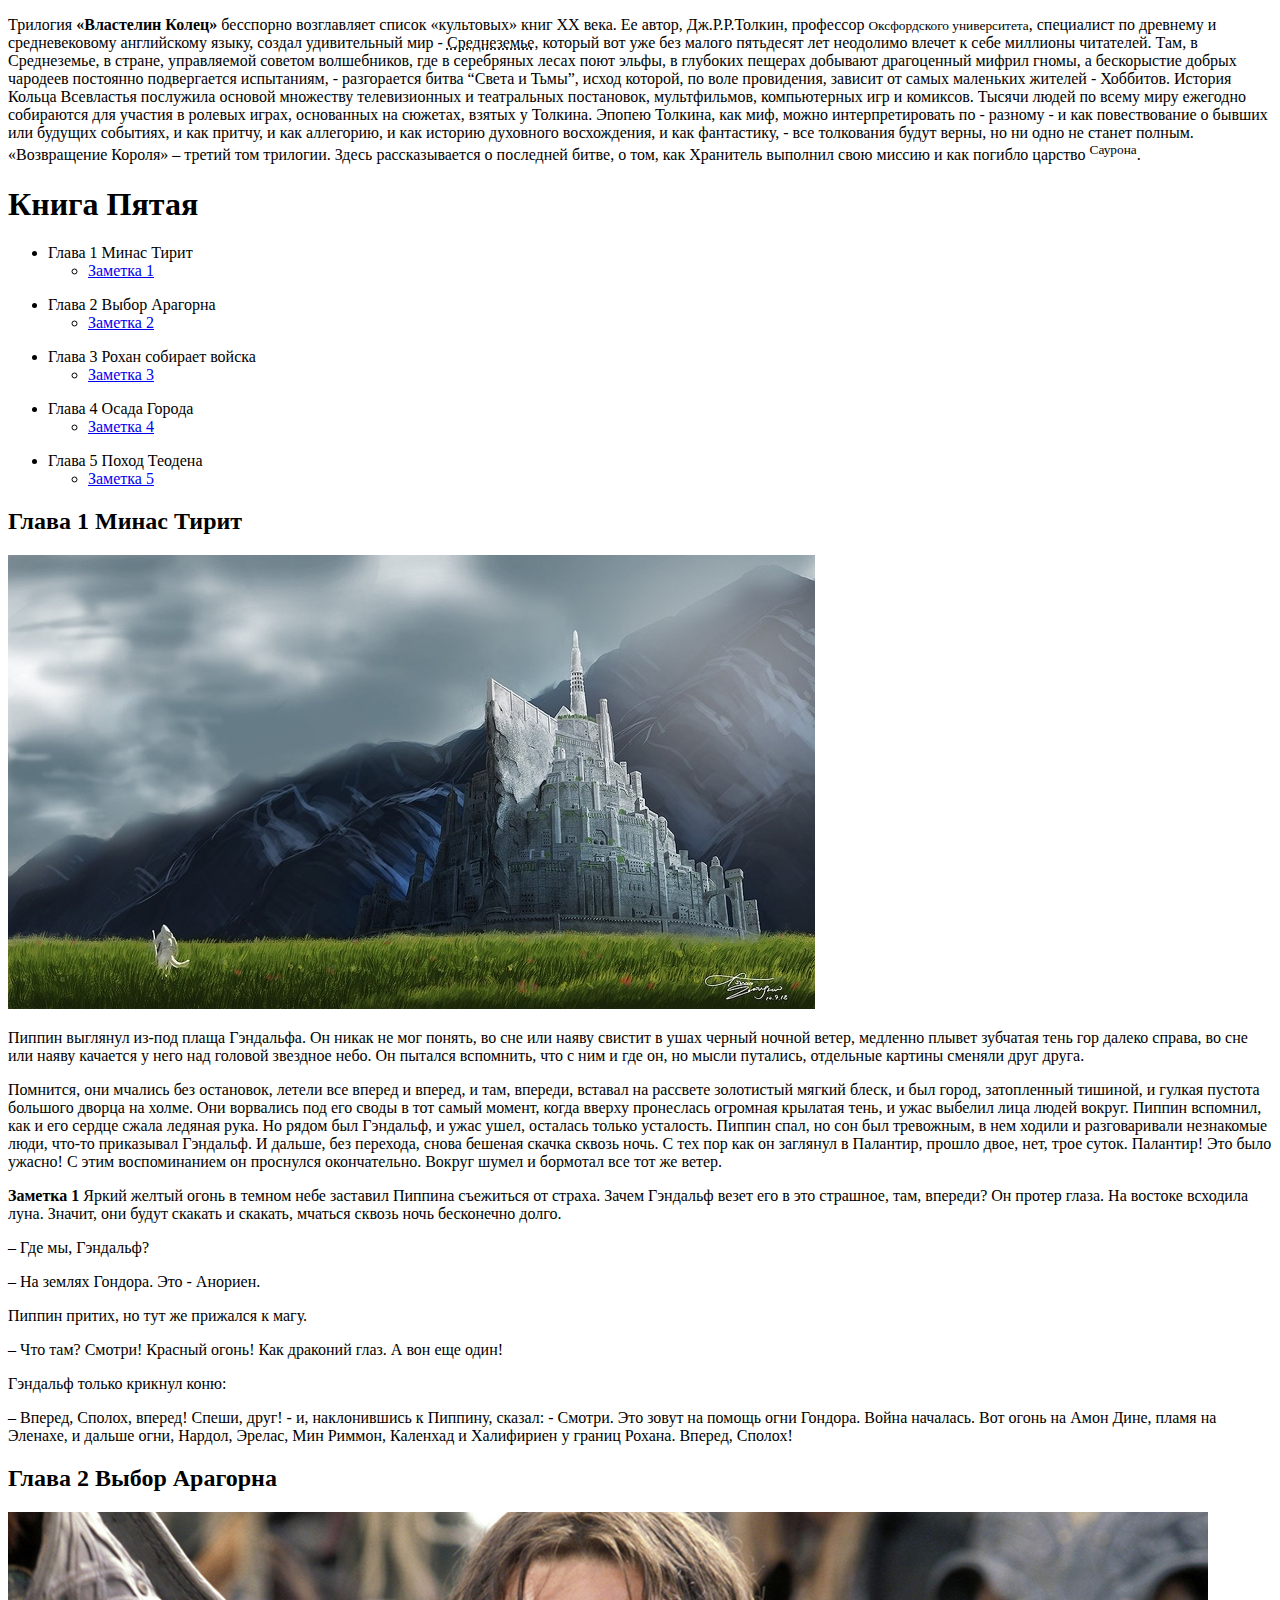
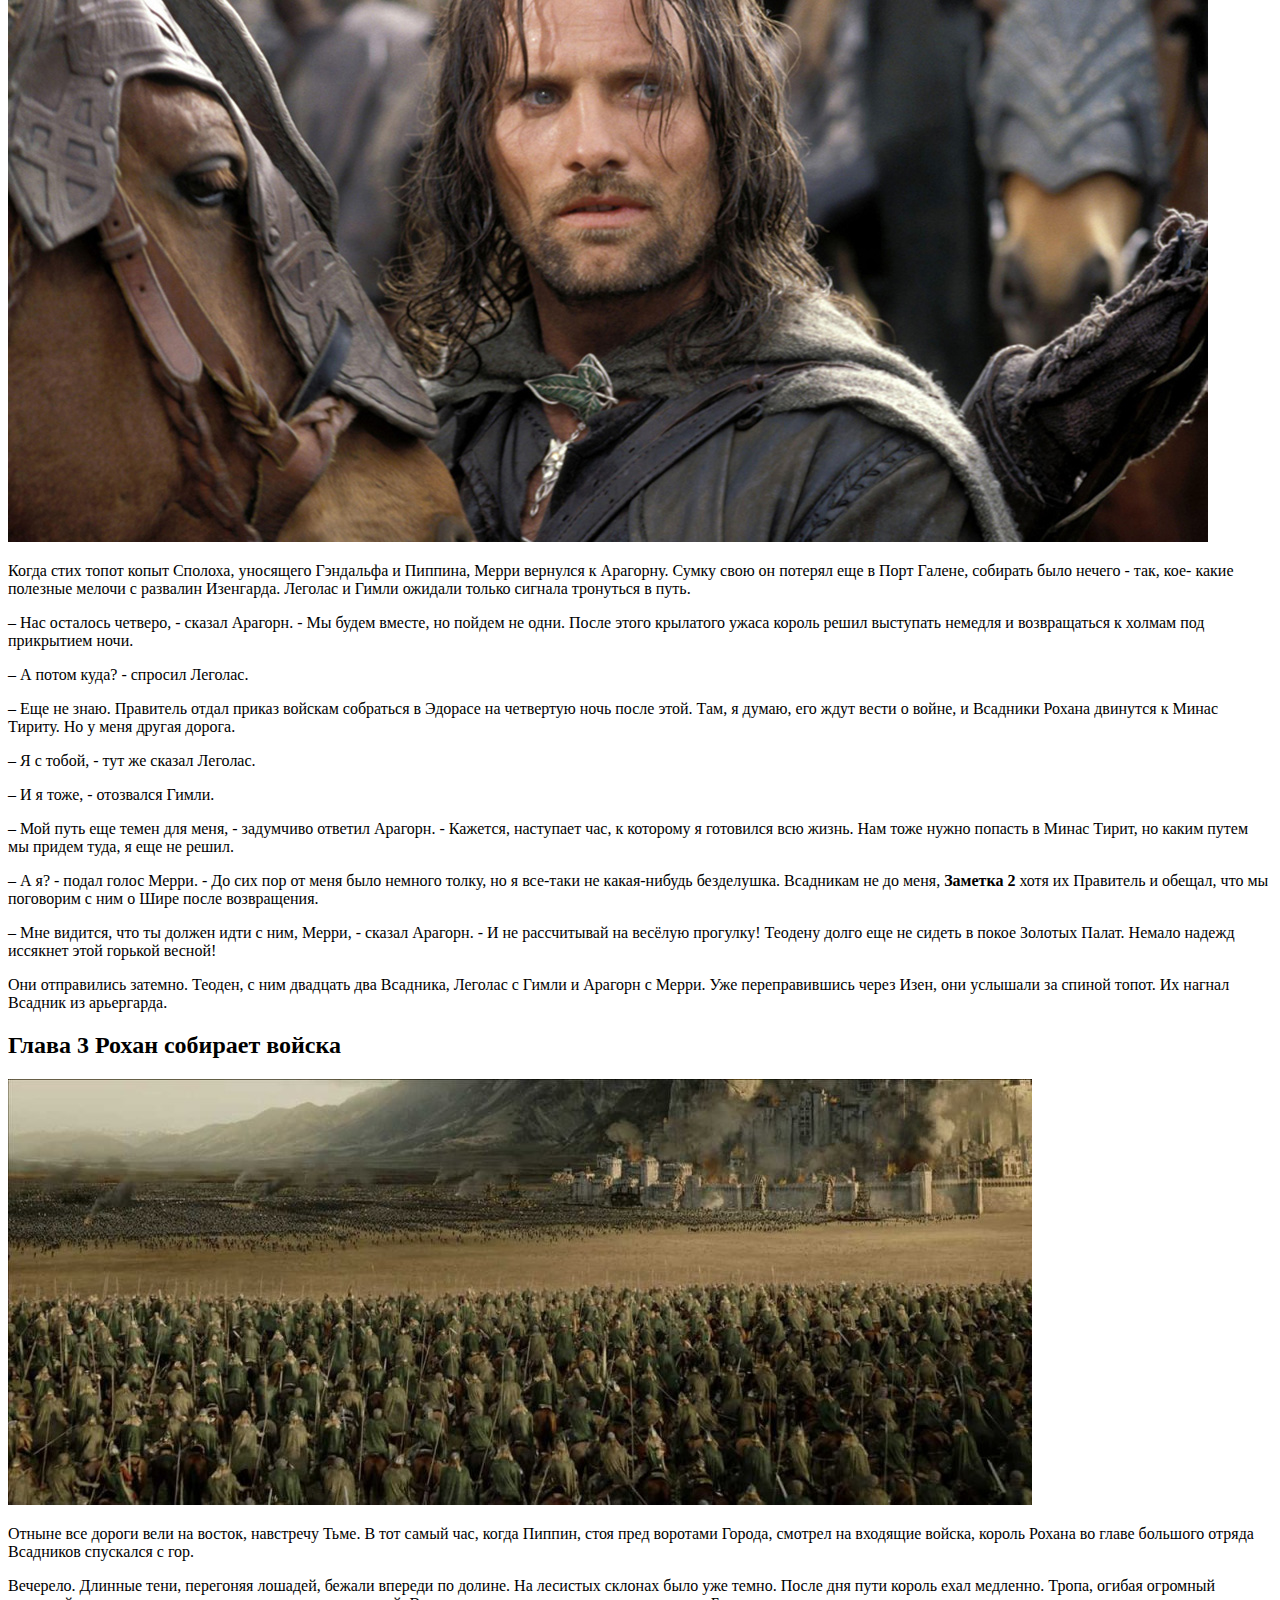
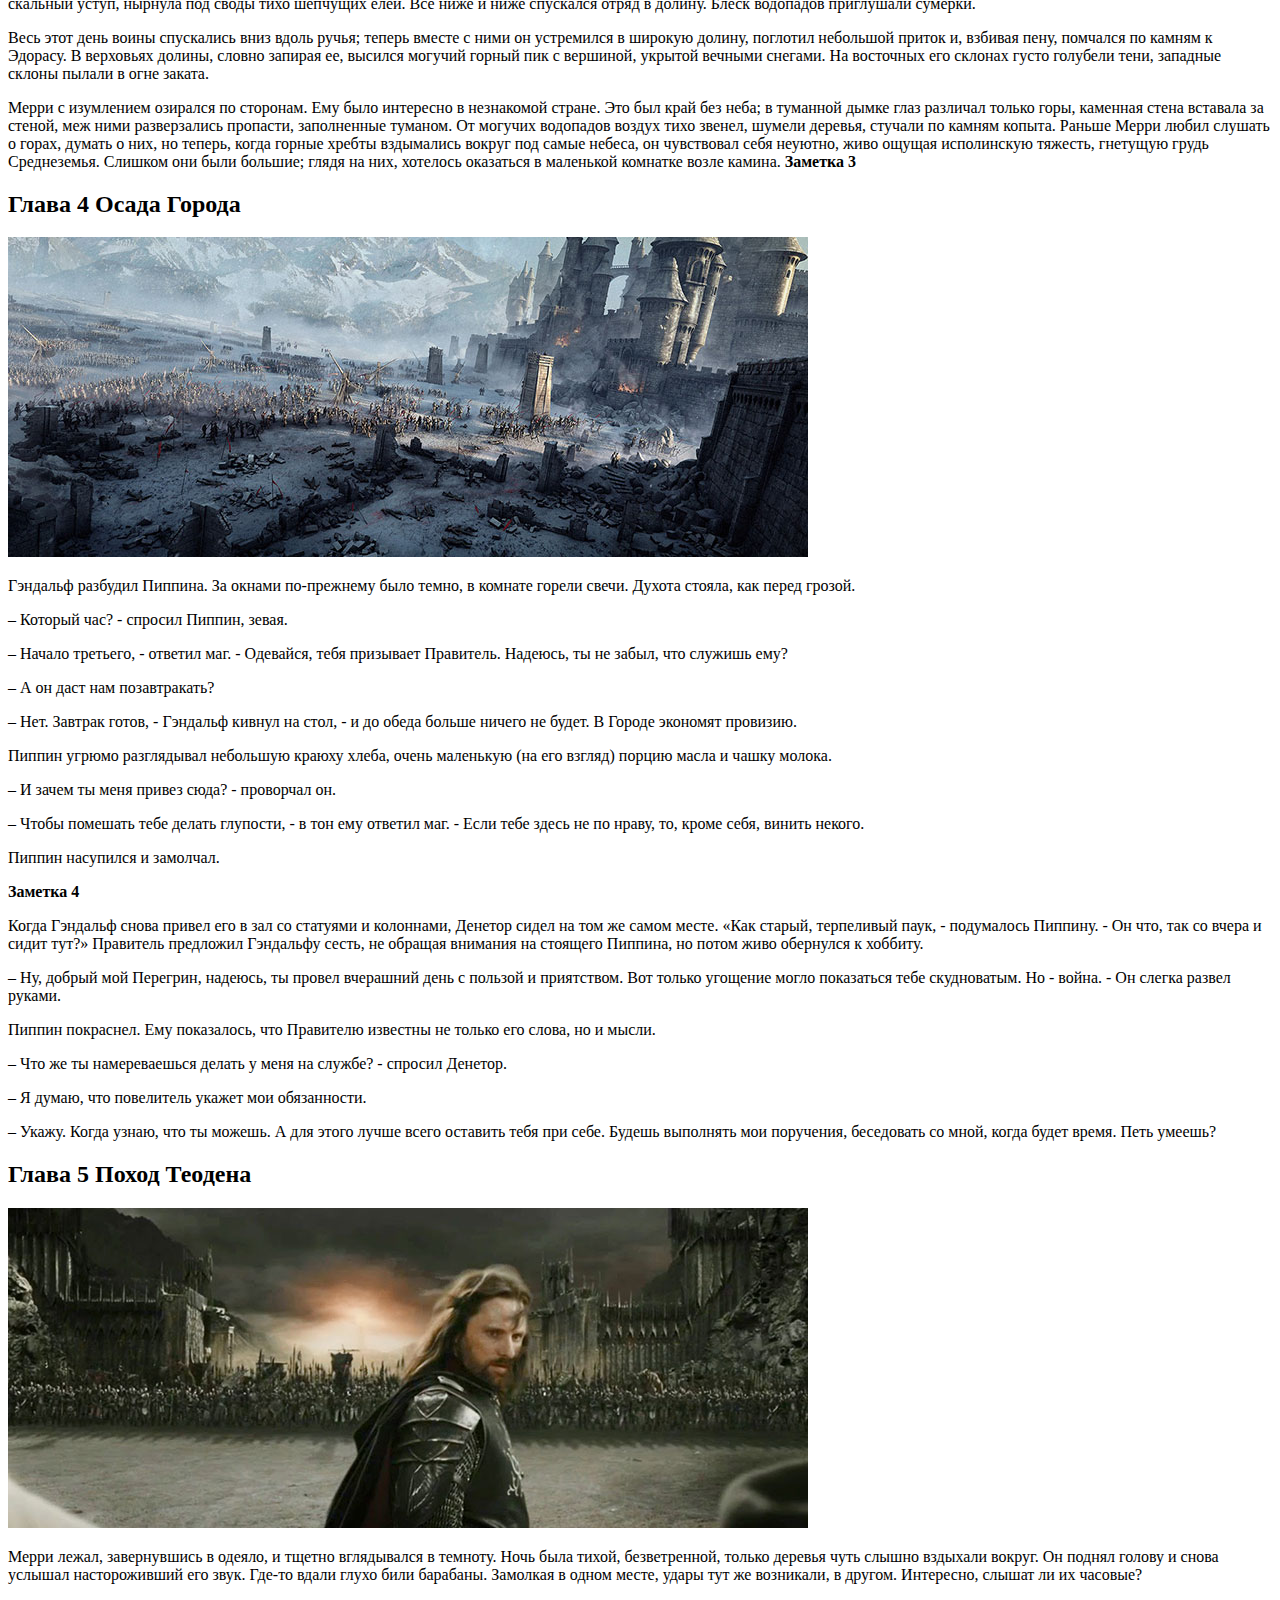
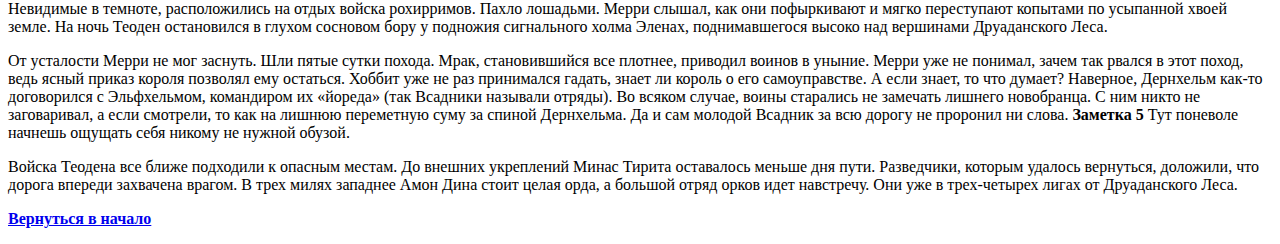
==== index.html @ 90189328 "Add files via upload" ====
<!DOCTYPE html>
<html lang="en">
<head>
    <meta charset="UTF-8">
    <meta http-equiv="X-UA-Compatible" content="IE=edge">
    <meta name="viewport" content="width=device-width, initial-scale=1.0">
    <title>Домашка про Властелин Колец</title>
    <link rel="shortcunt icon" href="img/favicon/ring.png">
</head>
<body>
    <p>Трилогия <b id="start">«Властелин Колец»</b> бесспорно возглавляет список «культовых» книг XX века. Ее
автор, Дж.Р.Р.Толкин, профессор <small>Оксфордского университета</small>, специалист по древнему и
средневековому английскому языку, создал удивительный мир - <abbr title="Локация в Властелине">Среднеземье</abbr>, который вот уже
без малого пятьдесят лет неодолимо влечет к себе миллионы читателей. Там, в Среднеземье, в
стране, управляемой советом волшебников, где в серебряных лесах поют эльфы, в глубоких
пещерах добывают драгоценный мифрил гномы, а бескорыстие добрых чародеев постоянно
подвергается испытаниям, - разгорается битва <q>Света и Тьмы</q>, исход которой, по воле
провидения, зависит от самых маленьких жителей - Хоббитов. История Кольца Всевластья
послужила основой множеству телевизионных и театральных постановок, мультфильмов,
компьютерных игр и комиксов. Тысячи людей по всему миру ежегодно собираются для
участия в ролевых играх, основанных на сюжетах, взятых у Толкина. Эпопею Толкина, как
миф, можно интерпретировать по - разному - и как повествование о бывших или будущих
событиях, и как притчу, и как аллегорию, и как историю духовного восхождения, и как
фантастику, - все толкования будут верны, но ни одно не станет полным. «Возвращение
Короля» – третий том трилогии. Здесь рассказывается о последней битве, о том, как Хранитель
выполнил свою миссию и как погибло царство <sup>Саурона</sup>.</p>
    <h1>Книга Пятая</h1>
    <ul>
        <li>Глава 1 Минас Тирит
            <ul>
                <li><a href="#note1">Заметка 1</a></li>
            </ul>
        </li>
    </ul>
    <ul>
        <li>Глава 2 Выбор Арагорна
            <ul>
                <li><a href="#note2">Заметка 2</a></li>
            </ul>
        </li>
    </ul>
    <ul>
        <li>Глава 3 Рохан собирает войска
            <ul>
                <li><a href="#note3">Заметка 3</a></li>
            </ul>
        </li>
    </ul>
    <ul>
        <li>Глава 4 Осада Города
            <ul>
                <li><a href="#note4">Заметка 4</a></li>
            </ul>
        </li>
    </ul>
    <ul>
        <li>Глава 5 Поход Теодена
            <ul>
                <li><a href="#note5">Заметка 5</a></li>
            </ul>
        </li>
    </ul>
    <h2>Глава 1 Минас Тирит</h2>
    <img src="img/глава1.jpg" alt="">
    <p>Пиппин выглянул из-под плаща Гэндальфа. Он никак не мог понять, во сне или наяву
свистит в ушах черный ночной ветер, медленно плывет зубчатая тень гор далеко
справа, во сне или наяву качается у него над головой звездное небо. Он пытался
вспомнить, что с ним и где он, но мысли путались, отдельные картины сменяли друг
друга.</p>
    <p>Помнится, они мчались без остановок, летели все вперед и вперед, и там, впереди,
вставал на рассвете золотистый мягкий блеск, и был город, затопленный тишиной, и
гулкая пустота большого дворца на холме. Они ворвались под его своды в тот самый
момент, когда вверху пронеслась огромная крылатая тень, и ужас выбелил лица людей
вокруг. Пиппин вспомнил, как и его сердце сжала ледяная рука. Но рядом был
Гэндальф, и ужас ушел, осталась только усталость. Пиппин спал, но сон был
тревожным, в нем ходили и разговаривали незнакомые люди, что-то приказывал
Гэндальф. И дальше, без перехода, снова бешеная скачка сквозь ночь. С тех пор как он заглянул в Палантир, прошло двое, нет, трое суток. Палантир! Это было ужасно! С
этим воспоминанием он проснулся окончательно. Вокруг шумел и бормотал все тот же
ветер.</p>
    <p><b id="note1">Заметка 1</b> Яркий желтый огонь в темном небе заставил Пиппина съежиться от
страха. Зачем Гэндальф везет его в это страшное, там, впереди? Он протер глаза. На
востоке всходила луна. Значит, они будут скакать и скакать, мчаться сквозь ночь
бесконечно долго.</p>
    <p>– Где мы, Гэндальф?</p>
    <p>– На землях Гондора. Это - Анориен.</p>
    <p>Пиппин притих, но тут же прижался к магу.</p>
    <p>– Что там? Смотри! Красный огонь! Как драконий глаз. А вон еще один!</p>
    <p>Гэндальф только крикнул коню:</p>
    <p>– Вперед, Сполох, вперед! Спеши, друг! - и, наклонившись к Пиппину, сказал: -
Смотри. Это зовут на помощь огни Гондора. Война началась. Вот огонь на Амон Дине,
пламя на Эленахе, и дальше огни, Нардол, Эрелас, Мин Риммон, Каленхад и
Халифириен у границ Рохана. Вперед, Сполох!</p>
    <h2>Глава 2 Выбор Арагорна</h2>
    <img src="img/глава2.jpg" alt="">
    <p>Когда стих топот копыт Сполоха, уносящего Гэндальфа и Пиппина, Мерри вернулся к
Арагорну. Сумку свою он потерял еще в Порт Галене, собирать было нечего - так, кое-
какие полезные мелочи с развалин Изенгарда. Леголас и Гимли ожидали только
сигнала тронуться в путь.</p>
    <p>– Нас осталось четверо, - сказал Арагорн. - Мы будем вместе, но пойдем не одни.
После этого крылатого ужаса король решил выступать немедля и возвращаться к
холмам под прикрытием ночи.</p>
    <p>– А потом куда? - спросил Леголас.</p>
    <p>– Еще не знаю. Правитель отдал приказ войскам собраться в Эдорасе на четвертую
ночь после этой. Там, я думаю, его ждут вести о войне, и Всадники Рохана двинутся к
Минас Тириту. Но у меня другая дорога.</p>
    <p>– Я с тобой, - тут же сказал Леголас.</p>
    <p>– И я тоже, - отозвался Гимли.</p>
    <p>– Мой путь еще темен для меня, - задумчиво ответил Арагорн. - Кажется, наступает
час, к которому я готовился всю жизнь. Нам тоже нужно попасть в Минас Тирит, но
каким путем мы придем туда, я еще не решил.</p>
    <p>– А я? - подал голос Мерри. - До сих пор от меня было немного толку, но я все-таки не
какая-нибудь безделушка. Всадникам не до меня, <b id="note2">Заметка 2</b> хотя их Правитель и
обещал, что мы поговорим с ним о Шире после возвращения.</p>
    <p>– Мне видится, что ты должен идти с ним, Мерри, - сказал Арагорн. - И не
рассчитывай на весёлую прогулку! Теодену долго еще не сидеть в покое Золотых
Палат. Немало надежд иссякнет этой горькой весной!</p>
    <p>Они отправились затемно. Теоден, с ним двадцать два Всадника, Леголас с Гимли и
Арагорн с Мерри. Уже переправившись через Изен, они услышали за спиной топот. Их
нагнал Всадник из арьергарда.</p>
    <h2>Глава 3 Рохан собирает войска</h2>
    <img src="img/глава3.jpg" alt="">
    <p>Отныне все дороги вели на восток, навстречу Тьме. В тот самый час, когда Пиппин,
стоя пред воротами Города, смотрел на входящие войска, король Рохана во главе
большого отряда Всадников спускался с гор.</p>
    <p>Вечерело. Длинные тени, перегоняя лошадей, бежали впереди по долине. На лесистых
склонах было уже темно. После дня пути король ехал медленно. Тропа, огибая
огромный скальный уступ, нырнула под своды тихо шепчущих елей. Все ниже и ниже
спускался отряд в долину. Блеск водопадов приглушали сумерки.</p>
    <p>Весь этот день воины спускались вниз вдоль ручья; теперь вместе с ними он
устремился в широкую долину, поглотил небольшой приток и, взбивая пену, помчался
по камням к Эдорасу. В верховьях долины, словно запирая ее, высился могучий
горный пик с вершиной, укрытой вечными снегами. На восточных его склонах густо
голубели тени, западные склоны пылали в огне заката.</p>
    <p>Мерри с изумлением озирался по сторонам. Ему было интересно в незнакомой стране.
Это был край без неба; в туманной дымке глаз различал только горы, каменная стена
вставала за стеной, меж ними разверзались пропасти, заполненные туманом. От
могучих водопадов воздух тихо звенел, шумели деревья, стучали по камням копыта.
Раньше Мерри любил слушать о горах, думать о них, но теперь, когда горные хребты
вздымались вокруг под самые небеса, он чувствовал себя неуютно, живо ощущая
исполинскую тяжесть, гнетущую грудь Среднеземья. Слишком они были большие;
глядя на них, хотелось оказаться в маленькой комнатке возле камина. <b id="note3">Заметка 3</b></p>
    <h2>Глава 4 Осада Города</h2>
    <img src="img/глава4.jpg" alt="">
    <p>Гэндальф разбудил Пиппина. За окнами по-прежнему было темно, в комнате горели
свечи. Духота стояла, как перед грозой.</p>
    <p>– Который час? - спросил Пиппин, зевая.</p>
    <p>– Начало третьего, - ответил маг. - Одевайся, тебя призывает Правитель. Надеюсь, ты
не забыл, что служишь ему?</p>
    <p>– А он даст нам позавтракать?</p>
    <p>– Нет. Завтрак готов, - Гэндальф кивнул на стол, - и до обеда больше ничего не будет.
В Городе экономят провизию.</p>
    <p>Пиппин угрюмо разглядывал небольшую краюху хлеба, очень маленькую (на его
взгляд) порцию масла и чашку молока.</p>
    <p>– И зачем ты меня привез сюда? - проворчал он.</p>
    <p>– Чтобы помешать тебе делать глупости, - в тон ему ответил маг. - Если тебе здесь не
по нраву, то, кроме себя, винить некого.</p>
    <p>Пиппин насупился и замолчал.</p>
    <p><b id="note4">Заметка 4</b></p>
    <p>Когда Гэндальф снова привел его в зал со статуями и колоннами, Денетор сидел на том
же самом месте. «Как старый, терпеливый паук, - подумалось Пиппину. - Он что, так
со вчера и сидит тут?» Правитель предложил Гэндальфу сесть, не обращая внимания
на стоящего Пиппина, но потом живо обернулся к хоббиту.</p>
    <p>– Ну, добрый мой Перегрин, надеюсь, ты провел вчерашний день с пользой и
приятством. Вот только угощение могло показаться тебе скудноватым. Но - война. - Он
слегка развел руками.</p>
    <p>Пиппин покраснел. Ему показалось, что Правителю известны не только его слова, но и
мысли.</p>
    <p>– Что же ты намереваешься делать у меня на службе? - спросил Денетор.</p>
    <p>– Я думаю, что повелитель укажет мои обязанности.</p>
    <p>– Укажу. Когда узнаю, что ты можешь. А для этого лучше всего оставить тебя при
себе. Будешь выполнять мои поручения, беседовать со мной, когда будет время. Петь
умеешь?</p>
    <h2>Глава 5 Поход Теодена</h2>
    <img src="img/глава5.jpg" alt="">
    <p>Мерри лежал, завернувшись в одеяло, и тщетно вглядывался в темноту. Ночь была
тихой, безветренной, только деревья чуть слышно вздыхали вокруг. Он поднял голову
и снова услышал настороживший его звук. Где-то вдали глухо били барабаны.
Замолкая в одном месте, удары тут же возникали, в другом. Интересно, слышат ли их
часовые?</p>
    <p>Невидимые в темноте, расположились на отдых войска рохирримов. Пахло лошадьми.
Мерри слышал, как они пофыркивают и мягко переступают копытами по усыпанной
хвоей земле. На ночь Теоден остановился в глухом сосновом бору у подножия сигнального холма Эленах, поднимавшегося высоко над вершинами Друаданского
Леса.</p>
    <p>От усталости Мерри не мог заснуть. Шли пятые сутки похода. Мрак, становившийся
все плотнее, приводил воинов в уныние. Мерри уже не понимал, зачем так рвался в
этот поход, ведь ясный приказ короля позволял ему остаться. Хоббит уже не раз
принимался гадать, знает ли король о его самоуправстве. А если знает, то что думает?
Наверное, Дернхельм как-то договорился с Эльфхельмом, командиром их «йореда»
(так Всадники называли отряды). Во всяком случае, воины старались не замечать
лишнего новобранца. С ним никто не заговаривал, а если смотрели, то как на лишнюю
переметную суму за спиной Дернхельма. Да и сам молодой Всадник за всю дорогу не
проронил ни слова. <b id="note5">Заметка 5</b> Тут поневоле начнешь ощущать себя никому не
нужной обузой.</p>
    <p>Войска Теодена все ближе подходили к опасным местам. До внешних укреплений
Минас Тирита оставалось меньше дня пути. Разведчики, которым удалось вернуться,
доложили, что дорога впереди захвачена врагом. В трех милях западнее Амон Дина
стоит целая орда, а большой отряд орков идет навстречу. Они уже в трех-четырех
лигах от Друаданского Леса.</p>
    <p><b><a href="#start">Вернуться в начало</a></b></p>
</body>
</html>
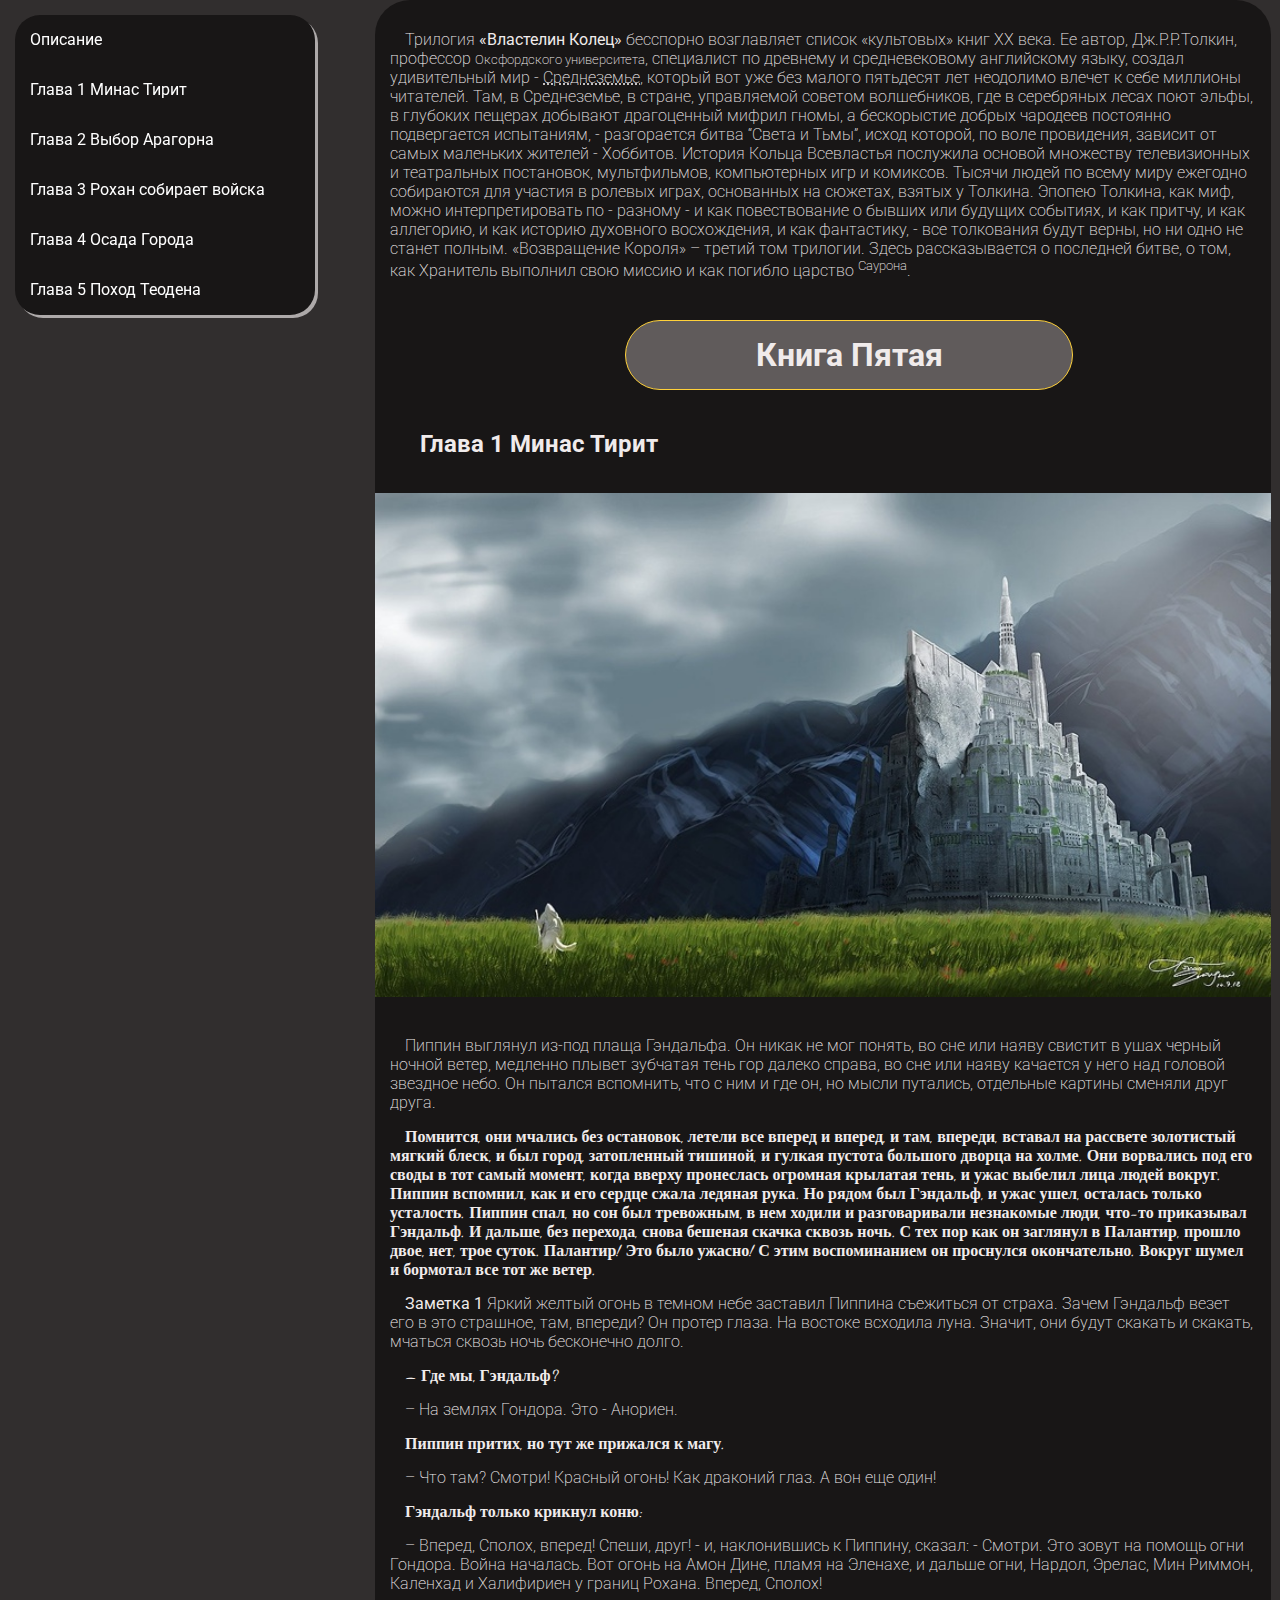
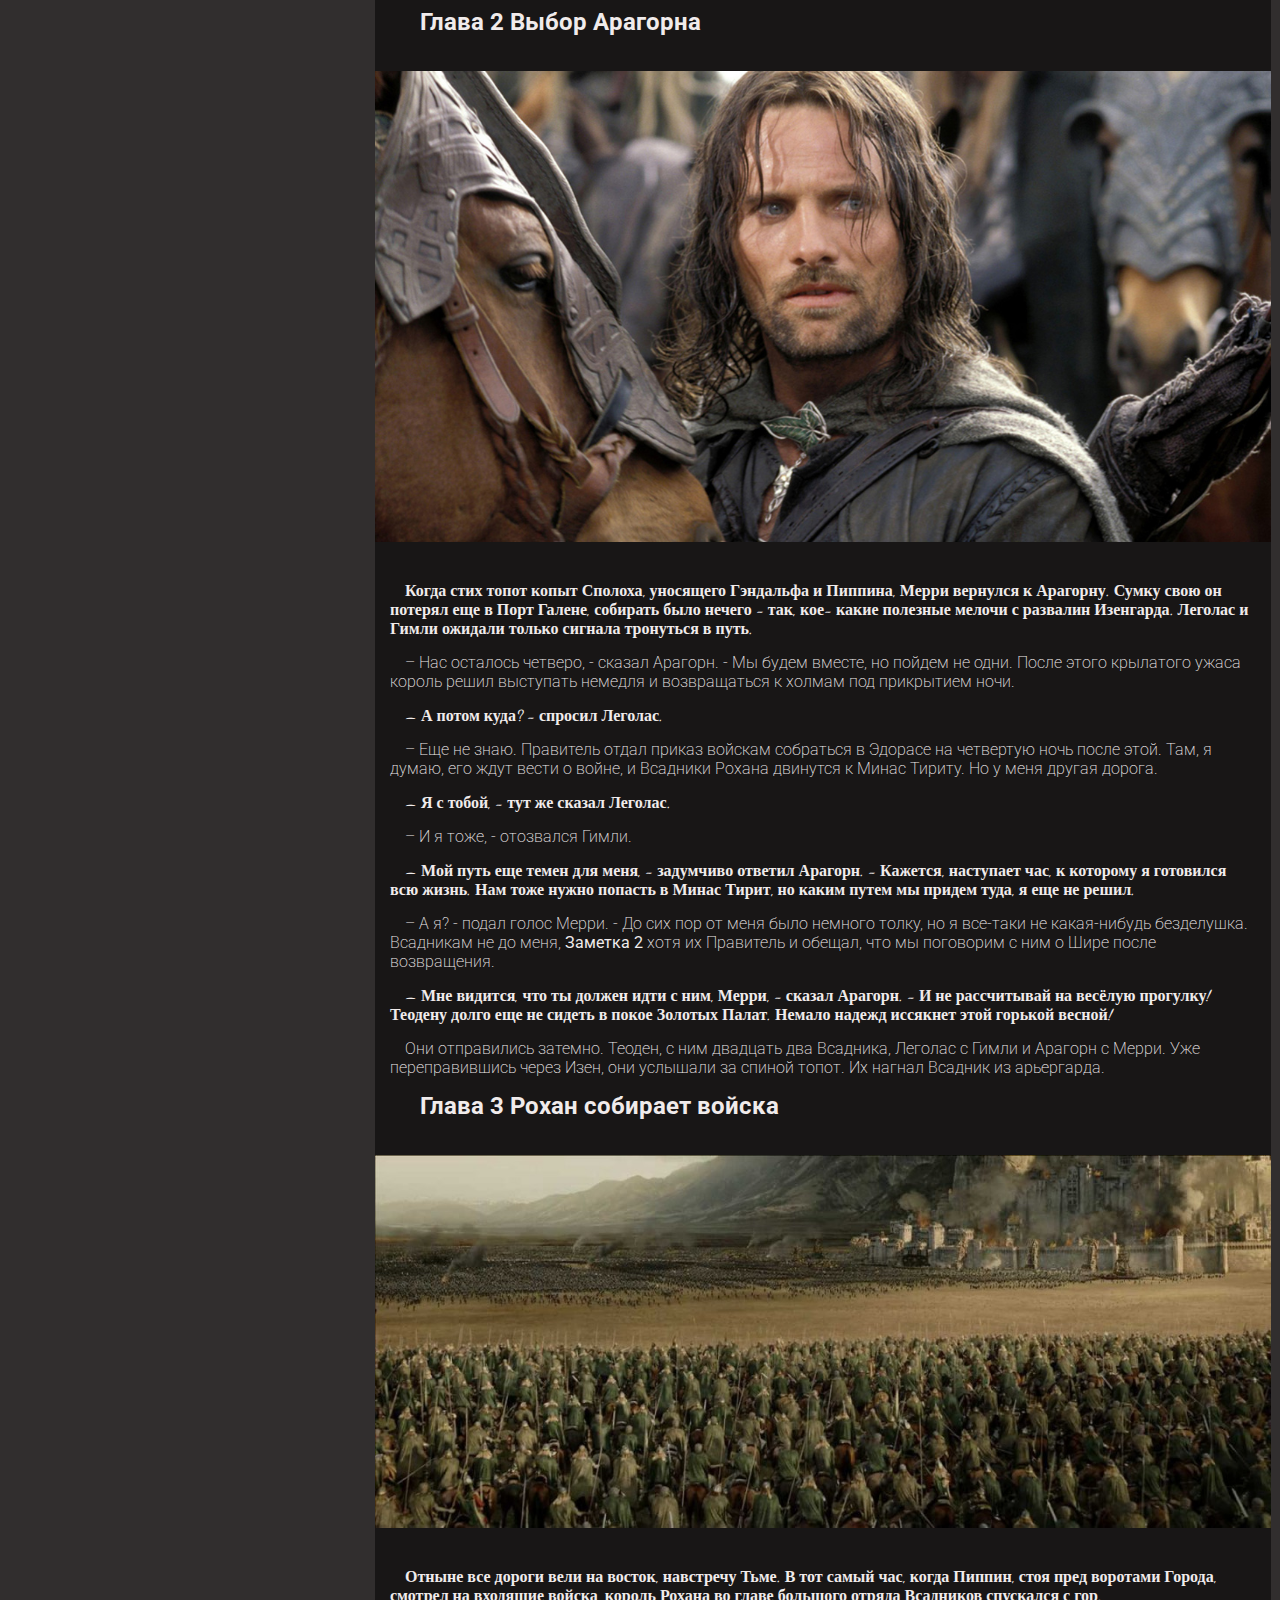
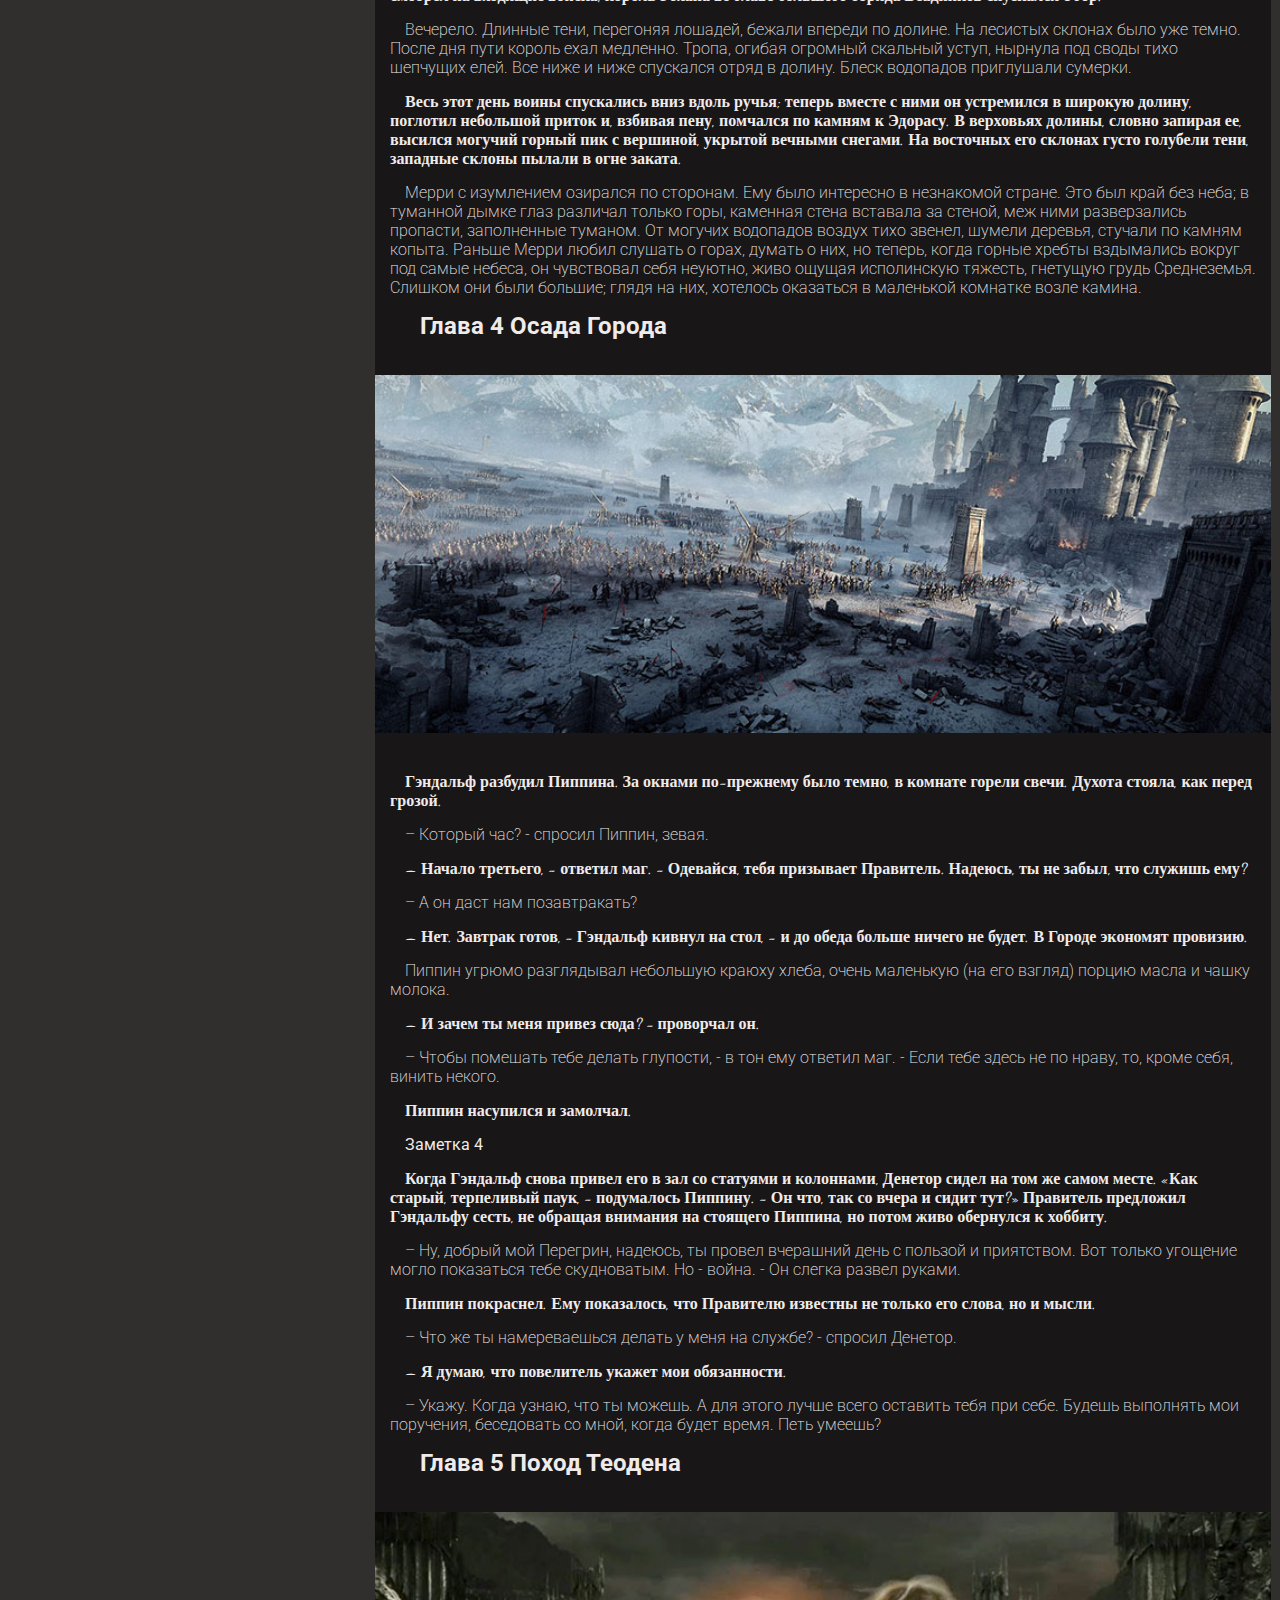
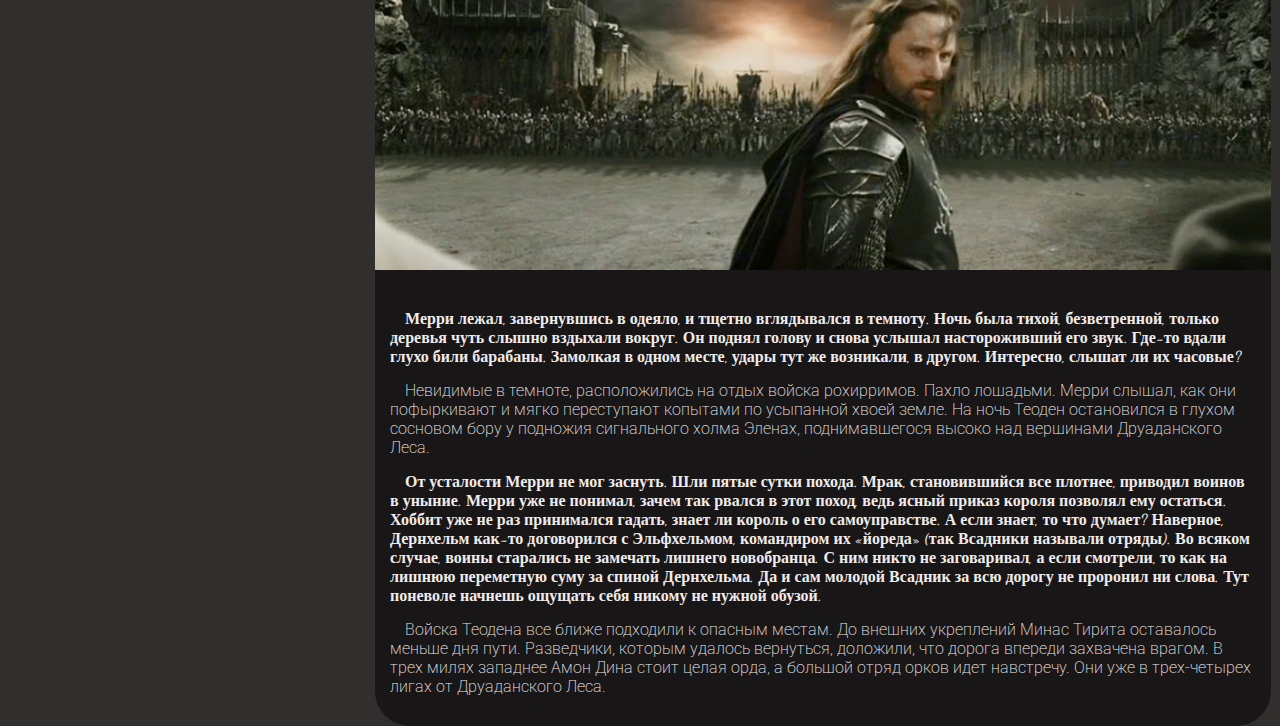
==== commit 0a8d563c: "Add files via upload" ====
--- a/index.html
+++ b/index.html
@@ -6,196 +6,173 @@
     <meta name="viewport" content="width=device-width, initial-scale=1.0">
     <title>Домашка про Властелин Колец</title>
     <link rel="shortcunt icon" href="img/favicon/ring.png">
+    <link rel="stylesheet" href="css/main.css">
 </head>
 <body>
-    <p>Трилогия <b id="start">«Властелин Колец»</b> бесспорно возглавляет список «культовых» книг XX века. Ее
-автор, Дж.Р.Р.Толкин, профессор <small>Оксфордского университета</small>, специалист по древнему и
-средневековому английскому языку, создал удивительный мир - <abbr title="Локация в Властелине">Среднеземье</abbr>, который вот уже
-без малого пятьдесят лет неодолимо влечет к себе миллионы читателей. Там, в Среднеземье, в
-стране, управляемой советом волшебников, где в серебряных лесах поют эльфы, в глубоких
-пещерах добывают драгоценный мифрил гномы, а бескорыстие добрых чародеев постоянно
-подвергается испытаниям, - разгорается битва <q>Света и Тьмы</q>, исход которой, по воле
-провидения, зависит от самых маленьких жителей - Хоббитов. История Кольца Всевластья
-послужила основой множеству телевизионных и театральных постановок, мультфильмов,
-компьютерных игр и комиксов. Тысячи людей по всему миру ежегодно собираются для
-участия в ролевых играх, основанных на сюжетах, взятых у Толкина. Эпопею Толкина, как
-миф, можно интерпретировать по - разному - и как повествование о бывших или будущих
-событиях, и как притчу, и как аллегорию, и как историю духовного восхождения, и как
-фантастику, - все толкования будут верны, но ни одно не станет полным. «Возвращение
-Короля» – третий том трилогии. Здесь рассказывается о последней битве, о том, как Хранитель
-выполнил свою миссию и как погибло царство <sup>Саурона</sup>.</p>
-    <h1>Книга Пятая</h1>
-    <ul>
-        <li>Глава 1 Минас Тирит
-            <ul>
-                <li><a href="#note1">Заметка 1</a></li>
-            </ul>
-        </li>
-    </ul>
-    <ul>
-        <li>Глава 2 Выбор Арагорна
-            <ul>
-                <li><a href="#note2">Заметка 2</a></li>
-            </ul>
-        </li>
-    </ul>
-    <ul>
-        <li>Глава 3 Рохан собирает войска
-            <ul>
-                <li><a href="#note3">Заметка 3</a></li>
-            </ul>
-        </li>
-    </ul>
-    <ul>
-        <li>Глава 4 Осада Города
-            <ul>
-                <li><a href="#note4">Заметка 4</a></li>
-            </ul>
-        </li>
-    </ul>
-    <ul>
-        <li>Глава 5 Поход Теодена
-            <ul>
-                <li><a href="#note5">Заметка 5</a></li>
-            </ul>
-        </li>
-    </ul>
-    <h2>Глава 1 Минас Тирит</h2>
-    <img src="img/глава1.jpg" alt="">
-    <p>Пиппин выглянул из-под плаща Гэндальфа. Он никак не мог понять, во сне или наяву
-свистит в ушах черный ночной ветер, медленно плывет зубчатая тень гор далеко
-справа, во сне или наяву качается у него над головой звездное небо. Он пытался
-вспомнить, что с ним и где он, но мысли путались, отдельные картины сменяли друг
-друга.</p>
-    <p>Помнится, они мчались без остановок, летели все вперед и вперед, и там, впереди,
-вставал на рассвете золотистый мягкий блеск, и был город, затопленный тишиной, и
-гулкая пустота большого дворца на холме. Они ворвались под его своды в тот самый
-момент, когда вверху пронеслась огромная крылатая тень, и ужас выбелил лица людей
-вокруг. Пиппин вспомнил, как и его сердце сжала ледяная рука. Но рядом был
-Гэндальф, и ужас ушел, осталась только усталость. Пиппин спал, но сон был
-тревожным, в нем ходили и разговаривали незнакомые люди, что-то приказывал
-Гэндальф. И дальше, без перехода, снова бешеная скачка сквозь ночь. С тех пор как он заглянул в Палантир, прошло двое, нет, трое суток. Палантир! Это было ужасно! С
-этим воспоминанием он проснулся окончательно. Вокруг шумел и бормотал все тот же
-ветер.</p>
-    <p><b id="note1">Заметка 1</b> Яркий желтый огонь в темном небе заставил Пиппина съежиться от
-страха. Зачем Гэндальф везет его в это страшное, там, впереди? Он протер глаза. На
-востоке всходила луна. Значит, они будут скакать и скакать, мчаться сквозь ночь
-бесконечно долго.</p>
-    <p>– Где мы, Гэндальф?</p>
-    <p>– На землях Гондора. Это - Анориен.</p>
-    <p>Пиппин притих, но тут же прижался к магу.</p>
-    <p>– Что там? Смотри! Красный огонь! Как драконий глаз. А вон еще один!</p>
-    <p>Гэндальф только крикнул коню:</p>
-    <p>– Вперед, Сполох, вперед! Спеши, друг! - и, наклонившись к Пиппину, сказал: -
-Смотри. Это зовут на помощь огни Гондора. Война началась. Вот огонь на Амон Дине,
-пламя на Эленахе, и дальше огни, Нардол, Эрелас, Мин Риммон, Каленхад и
-Халифириен у границ Рохана. Вперед, Сполох!</p>
-    <h2>Глава 2 Выбор Арагорна</h2>
-    <img src="img/глава2.jpg" alt="">
-    <p>Когда стих топот копыт Сполоха, уносящего Гэндальфа и Пиппина, Мерри вернулся к
-Арагорну. Сумку свою он потерял еще в Порт Галене, собирать было нечего - так, кое-
-какие полезные мелочи с развалин Изенгарда. Леголас и Гимли ожидали только
-сигнала тронуться в путь.</p>
-    <p>– Нас осталось четверо, - сказал Арагорн. - Мы будем вместе, но пойдем не одни.
-После этого крылатого ужаса король решил выступать немедля и возвращаться к
-холмам под прикрытием ночи.</p>
-    <p>– А потом куда? - спросил Леголас.</p>
-    <p>– Еще не знаю. Правитель отдал приказ войскам собраться в Эдорасе на четвертую
-ночь после этой. Там, я думаю, его ждут вести о войне, и Всадники Рохана двинутся к
-Минас Тириту. Но у меня другая дорога.</p>
-    <p>– Я с тобой, - тут же сказал Леголас.</p>
-    <p>– И я тоже, - отозвался Гимли.</p>
-    <p>– Мой путь еще темен для меня, - задумчиво ответил Арагорн. - Кажется, наступает
-час, к которому я готовился всю жизнь. Нам тоже нужно попасть в Минас Тирит, но
-каким путем мы придем туда, я еще не решил.</p>
-    <p>– А я? - подал голос Мерри. - До сих пор от меня было немного толку, но я все-таки не
-какая-нибудь безделушка. Всадникам не до меня, <b id="note2">Заметка 2</b> хотя их Правитель и
-обещал, что мы поговорим с ним о Шире после возвращения.</p>
-    <p>– Мне видится, что ты должен идти с ним, Мерри, - сказал Арагорн. - И не
-рассчитывай на весёлую прогулку! Теодену долго еще не сидеть в покое Золотых
-Палат. Немало надежд иссякнет этой горькой весной!</p>
-    <p>Они отправились затемно. Теоден, с ним двадцать два Всадника, Леголас с Гимли и
-Арагорн с Мерри. Уже переправившись через Изен, они услышали за спиной топот. Их
-нагнал Всадник из арьергарда.</p>
-    <h2>Глава 3 Рохан собирает войска</h2>
-    <img src="img/глава3.jpg" alt="">
-    <p>Отныне все дороги вели на восток, навстречу Тьме. В тот самый час, когда Пиппин,
-стоя пред воротами Города, смотрел на входящие войска, король Рохана во главе
-большого отряда Всадников спускался с гор.</p>
-    <p>Вечерело. Длинные тени, перегоняя лошадей, бежали впереди по долине. На лесистых
-склонах было уже темно. После дня пути король ехал медленно. Тропа, огибая
-огромный скальный уступ, нырнула под своды тихо шепчущих елей. Все ниже и ниже
-спускался отряд в долину. Блеск водопадов приглушали сумерки.</p>
-    <p>Весь этот день воины спускались вниз вдоль ручья; теперь вместе с ними он
-устремился в широкую долину, поглотил небольшой приток и, взбивая пену, помчался
-по камням к Эдорасу. В верховьях долины, словно запирая ее, высился могучий
-горный пик с вершиной, укрытой вечными снегами. На восточных его склонах густо
-голубели тени, западные склоны пылали в огне заката.</p>
-    <p>Мерри с изумлением озирался по сторонам. Ему было интересно в незнакомой стране.
-Это был край без неба; в туманной дымке глаз различал только горы, каменная стена
-вставала за стеной, меж ними разверзались пропасти, заполненные туманом. От
-могучих водопадов воздух тихо звенел, шумели деревья, стучали по камням копыта.
-Раньше Мерри любил слушать о горах, думать о них, но теперь, когда горные хребты
-вздымались вокруг под самые небеса, он чувствовал себя неуютно, живо ощущая
-исполинскую тяжесть, гнетущую грудь Среднеземья. Слишком они были большие;
-глядя на них, хотелось оказаться в маленькой комнатке возле камина. <b id="note3">Заметка 3</b></p>
-    <h2>Глава 4 Осада Города</h2>
-    <img src="img/глава4.jpg" alt="">
-    <p>Гэндальф разбудил Пиппина. За окнами по-прежнему было темно, в комнате горели
-свечи. Духота стояла, как перед грозой.</p>
-    <p>– Который час? - спросил Пиппин, зевая.</p>
-    <p>– Начало третьего, - ответил маг. - Одевайся, тебя призывает Правитель. Надеюсь, ты
-не забыл, что служишь ему?</p>
-    <p>– А он даст нам позавтракать?</p>
-    <p>– Нет. Завтрак готов, - Гэндальф кивнул на стол, - и до обеда больше ничего не будет.
-В Городе экономят провизию.</p>
-    <p>Пиппин угрюмо разглядывал небольшую краюху хлеба, очень маленькую (на его
-взгляд) порцию масла и чашку молока.</p>
-    <p>– И зачем ты меня привез сюда? - проворчал он.</p>
-    <p>– Чтобы помешать тебе делать глупости, - в тон ему ответил маг. - Если тебе здесь не
-по нраву, то, кроме себя, винить некого.</p>
-    <p>Пиппин насупился и замолчал.</p>
-    <p><b id="note4">Заметка 4</b></p>
-    <p>Когда Гэндальф снова привел его в зал со статуями и колоннами, Денетор сидел на том
-же самом месте. «Как старый, терпеливый паук, - подумалось Пиппину. - Он что, так
-со вчера и сидит тут?» Правитель предложил Гэндальфу сесть, не обращая внимания
-на стоящего Пиппина, но потом живо обернулся к хоббиту.</p>
-    <p>– Ну, добрый мой Перегрин, надеюсь, ты провел вчерашний день с пользой и
-приятством. Вот только угощение могло показаться тебе скудноватым. Но - война. - Он
-слегка развел руками.</p>
-    <p>Пиппин покраснел. Ему показалось, что Правителю известны не только его слова, но и
-мысли.</p>
-    <p>– Что же ты намереваешься делать у меня на службе? - спросил Денетор.</p>
-    <p>– Я думаю, что повелитель укажет мои обязанности.</p>
-    <p>– Укажу. Когда узнаю, что ты можешь. А для этого лучше всего оставить тебя при
-себе. Будешь выполнять мои поручения, беседовать со мной, когда будет время. Петь
-умеешь?</p>
-    <h2>Глава 5 Поход Теодена</h2>
-    <img src="img/глава5.jpg" alt="">
-    <p>Мерри лежал, завернувшись в одеяло, и тщетно вглядывался в темноту. Ночь была
-тихой, безветренной, только деревья чуть слышно вздыхали вокруг. Он поднял голову
-и снова услышал настороживший его звук. Где-то вдали глухо били барабаны.
-Замолкая в одном месте, удары тут же возникали, в другом. Интересно, слышат ли их
-часовые?</p>
-    <p>Невидимые в темноте, расположились на отдых войска рохирримов. Пахло лошадьми.
-Мерри слышал, как они пофыркивают и мягко переступают копытами по усыпанной
-хвоей земле. На ночь Теоден остановился в глухом сосновом бору у подножия сигнального холма Эленах, поднимавшегося высоко над вершинами Друаданского
-Леса.</p>
-    <p>От усталости Мерри не мог заснуть. Шли пятые сутки похода. Мрак, становившийся
-все плотнее, приводил воинов в уныние. Мерри уже не понимал, зачем так рвался в
-этот поход, ведь ясный приказ короля позволял ему остаться. Хоббит уже не раз
-принимался гадать, знает ли король о его самоуправстве. А если знает, то что думает?
-Наверное, Дернхельм как-то договорился с Эльфхельмом, командиром их «йореда»
-(так Всадники называли отряды). Во всяком случае, воины старались не замечать
-лишнего новобранца. С ним никто не заговаривал, а если смотрели, то как на лишнюю
-переметную суму за спиной Дернхельма. Да и сам молодой Всадник за всю дорогу не
-проронил ни слова. <b id="note5">Заметка 5</b> Тут поневоле начнешь ощущать себя никому не
-нужной обузой.</p>
-    <p>Войска Теодена все ближе подходили к опасным местам. До внешних укреплений
-Минас Тирита оставалось меньше дня пути. Разведчики, которым удалось вернуться,
-доложили, что дорога впереди захвачена врагом. В трех милях западнее Амон Дина
-стоит целая орда, а большой отряд орков идет навстречу. Они уже в трех-четырех
-лигах от Друаданского Леса.</p>
-    <p><b><a href="#start">Вернуться в начало</a></b></p>
+    <div class="wrapper">
+        <section class="nav">
+            <div class="navBtns btnFirst"><a href="#start">Описание</a></div>
+            <div class="navBtns"><a href="#part1">Глава 1 Минас Тирит</a></div>
+            <div class="navBtns"><a href="#part2">Глава 2 Выбор Арагорна</a></div>
+            <div class="navBtns"><a href="#part3">Глава 3 Рохан собирает войска</a></div>
+            <div class="navBtns"><a href="#part4">Глава 4 Осада Города</a></div>
+            <div class="navBtns btnLast"><a href="#part5">Глава 5 Поход Теодена</a></div>
+        </section>
+        <div class="main">
+            <p>Трилогия <b id="start">«Властелин Колец»</b> бесспорно возглавляет список «культовых» книг XX века. Ее
+            автор, Дж.Р.Р.Толкин, профессор <small>Оксфордского университета</small>, специалист по древнему и
+            средневековому английскому языку, создал удивительный мир - <abbr title="Локация в Властелине">Среднеземье</abbr>, который вот уже
+            без малого пятьдесят лет неодолимо влечет к себе миллионы читателей. Там, в Среднеземье, в
+            стране, управляемой советом волшебников, где в серебряных лесах поют эльфы, в глубоких
+            пещерах добывают драгоценный мифрил гномы, а бескорыстие добрых чародеев постоянно
+            подвергается испытаниям, - разгорается битва <q>Света и Тьмы</q>, исход которой, по воле
+            провидения, зависит от самых маленьких жителей - Хоббитов. История Кольца Всевластья
+            послужила основой множеству телевизионных и театральных постановок, мультфильмов,
+            компьютерных игр и комиксов. Тысячи людей по всему миру ежегодно собираются для
+            участия в ролевых играх, основанных на сюжетах, взятых у Толкина. Эпопею Толкина, как
+            миф, можно интерпретировать по - разному - и как повествование о бывших или будущих
+            событиях, и как притчу, и как аллегорию, и как историю духовного восхождения, и как
+            фантастику, - все толкования будут верны, но ни одно не станет полным. «Возвращение
+            Короля» – третий том трилогии. Здесь рассказывается о последней битве, о том, как Хранитель
+            выполнил свою миссию и как погибло царство <sup>Саурона</sup>.</p>
+            <h1>Книга Пятая</h1>
+            <h2 id="part1">Глава 1 Минас Тирит</h2>
+            <img src="img/глава1.jpg" alt="">
+            <p>Пиппин выглянул из-под плаща Гэндальфа. Он никак не мог понять, во сне или наяву
+            свистит в ушах черный ночной ветер, медленно плывет зубчатая тень гор далеко
+            справа, во сне или наяву качается у него над головой звездное небо. Он пытался
+            вспомнить, что с ним и где он, но мысли путались, отдельные картины сменяли друг
+            друга.</p>
+            <p>Помнится, они мчались без остановок, летели все вперед и вперед, и там, впереди,
+            вставал на рассвете золотистый мягкий блеск, и был город, затопленный тишиной, и
+            гулкая пустота большого дворца на холме. Они ворвались под его своды в тот самый
+            момент, когда вверху пронеслась огромная крылатая тень, и ужас выбелил лица людей
+            вокруг. Пиппин вспомнил, как и его сердце сжала ледяная рука. Но рядом был
+            Гэндальф, и ужас ушел, осталась только усталость. Пиппин спал, но сон был
+            тревожным, в нем ходили и разговаривали незнакомые люди, что-то приказывал
+            Гэндальф. И дальше, без перехода, снова бешеная скачка сквозь ночь. С тех пор как он заглянул в Палантир, прошло двое, нет, трое суток. Палантир! Это было ужасно! С
+            этим воспоминанием он проснулся окончательно. Вокруг шумел и бормотал все тот же
+            ветер.</p>
+            <p><b>Заметка 1</b> Яркий желтый огонь в темном небе заставил Пиппина съежиться от
+            страха. Зачем Гэндальф везет его в это страшное, там, впереди? Он протер глаза. На
+            востоке всходила луна. Значит, они будут скакать и скакать, мчаться сквозь ночь
+            бесконечно долго.</p>
+            <p>– Где мы, Гэндальф?</p>
+            <p>– На землях Гондора. Это - Анориен.</p>
+            <p>Пиппин притих, но тут же прижался к магу.</p>
+            <p>– Что там? Смотри! Красный огонь! Как драконий глаз. А вон еще один!</p>
+            <p>Гэндальф только крикнул коню:</p>
+            <p>– Вперед, Сполох, вперед! Спеши, друг! - и, наклонившись к Пиппину, сказал: -
+            Смотри. Это зовут на помощь огни Гондора. Война началась. Вот огонь на Амон Дине,
+            пламя на Эленахе, и дальше огни, Нардол, Эрелас, Мин Риммон, Каленхад и
+            Халифириен у границ Рохана. Вперед, Сполох!</p>
+            <h2 id="part2">Глава 2 Выбор Арагорна</h2>
+            <img src="img/глава2.jpg" alt="">
+            <p>Когда стих топот копыт Сполоха, уносящего Гэндальфа и Пиппина, Мерри вернулся к
+            Арагорну. Сумку свою он потерял еще в Порт Галене, собирать было нечего - так, кое-
+            какие полезные мелочи с развалин Изенгарда. Леголас и Гимли ожидали только
+            сигнала тронуться в путь.</p>
+            <p>– Нас осталось четверо, - сказал Арагорн. - Мы будем вместе, но пойдем не одни.
+            После этого крылатого ужаса король решил выступать немедля и возвращаться к
+            холмам под прикрытием ночи.</p>
+            <p>– А потом куда? - спросил Леголас.</p>
+            <p>– Еще не знаю. Правитель отдал приказ войскам собраться в Эдорасе на четвертую
+            ночь после этой. Там, я думаю, его ждут вести о войне, и Всадники Рохана двинутся к
+            Минас Тириту. Но у меня другая дорога.</p>
+            <p>– Я с тобой, - тут же сказал Леголас.</p>
+            <p>– И я тоже, - отозвался Гимли.</p>
+            <p>– Мой путь еще темен для меня, - задумчиво ответил Арагорн. - Кажется, наступает
+            час, к которому я готовился всю жизнь. Нам тоже нужно попасть в Минас Тирит, но
+            каким путем мы придем туда, я еще не решил.</p>
+            <p>– А я? - подал голос Мерри. - До сих пор от меня было немного толку, но я все-таки не
+            какая-нибудь безделушка. Всадникам не до меня, <b>Заметка 2</b> хотя их Правитель и
+            обещал, что мы поговорим с ним о Шире после возвращения.</p>
+            <p>– Мне видится, что ты должен идти с ним, Мерри, - сказал Арагорн. - И не
+            рассчитывай на весёлую прогулку! Теодену долго еще не сидеть в покое Золотых
+            Палат. Немало надежд иссякнет этой горькой весной!</p>
+            <p>Они отправились затемно. Теоден, с ним двадцать два Всадника, Леголас с Гимли и
+            Арагорн с Мерри. Уже переправившись через Изен, они услышали за спиной топот. Их
+            нагнал Всадник из арьергарда.</p>
+            <h2 id="part3">Глава 3 Рохан собирает войска</h2>
+            <img src="img/глава3.jpg" alt="">
+            <p>Отныне все дороги вели на восток, навстречу Тьме. В тот самый час, когда Пиппин,
+            стоя пред воротами Города, смотрел на входящие войска, король Рохана во главе
+            большого отряда Всадников спускался с гор.</p>
+            <p>Вечерело. Длинные тени, перегоняя лошадей, бежали впереди по долине. На лесистых
+            склонах было уже темно. После дня пути король ехал медленно. Тропа, огибая
+            огромный скальный уступ, нырнула под своды тихо шепчущих елей. Все ниже и ниже
+            спускался отряд в долину. Блеск водопадов приглушали сумерки.</p>
+            <p>Весь этот день воины спускались вниз вдоль ручья; теперь вместе с ними он
+            устремился в широкую долину, поглотил небольшой приток и, взбивая пену, помчался
+            по камням к Эдорасу. В верховьях долины, словно запирая ее, высился могучий
+            горный пик с вершиной, укрытой вечными снегами. На восточных его склонах густо
+            голубели тени, западные склоны пылали в огне заката.</p>
+            <p>Мерри с изумлением озирался по сторонам. Ему было интересно в незнакомой стране.
+            Это был край без неба; в туманной дымке глаз различал только горы, каменная стена
+            вставала за стеной, меж ними разверзались пропасти, заполненные туманом. От
+            могучих водопадов воздух тихо звенел, шумели деревья, стучали по камням копыта.
+            Раньше Мерри любил слушать о горах, думать о них, но теперь, когда горные хребты
+            вздымались вокруг под самые небеса, он чувствовал себя неуютно, живо ощущая
+            исполинскую тяжесть, гнетущую грудь Среднеземья. Слишком они были большие;
+            глядя на них, хотелось оказаться в маленькой комнатке возле камина.</p>
+            <h2 id="part4">Глава 4 Осада Города</h2>
+            <img src="img/глава4.jpg" alt="">
+            <p>Гэндальф разбудил Пиппина. За окнами по-прежнему было темно, в комнате горели
+            свечи. Духота стояла, как перед грозой.</p>
+            <p>– Который час? - спросил Пиппин, зевая.</p>
+            <p>– Начало третьего, - ответил маг. - Одевайся, тебя призывает Правитель. Надеюсь, ты
+            не забыл, что служишь ему?</p>
+            <p>– А он даст нам позавтракать?</p>
+            <p>– Нет. Завтрак готов, - Гэндальф кивнул на стол, - и до обеда больше ничего не будет.
+            В Городе экономят провизию.</p>
+            <p>Пиппин угрюмо разглядывал небольшую краюху хлеба, очень маленькую (на его
+            взгляд) порцию масла и чашку молока.</p>
+            <p>– И зачем ты меня привез сюда? - проворчал он.</p>
+            <p>– Чтобы помешать тебе делать глупости, - в тон ему ответил маг. - Если тебе здесь не
+            по нраву, то, кроме себя, винить некого.</p>
+            <p>Пиппин насупился и замолчал.</p>
+            <p><b>Заметка 4</b></p>
+            <p>Когда Гэндальф снова привел его в зал со статуями и колоннами, Денетор сидел на том
+            же самом месте. «Как старый, терпеливый паук, - подумалось Пиппину. - Он что, так
+            со вчера и сидит тут?» Правитель предложил Гэндальфу сесть, не обращая внимания
+            на стоящего Пиппина, но потом живо обернулся к хоббиту.</p>
+            <p>– Ну, добрый мой Перегрин, надеюсь, ты провел вчерашний день с пользой и
+            приятством. Вот только угощение могло показаться тебе скудноватым. Но - война. - Он
+            слегка развел руками.</p>
+            <p>Пиппин покраснел. Ему показалось, что Правителю известны не только его слова, но и
+            мысли.</p>
+            <p>– Что же ты намереваешься делать у меня на службе? - спросил Денетор.</p>
+            <p>– Я думаю, что повелитель укажет мои обязанности.</p>
+            <p>– Укажу. Когда узнаю, что ты можешь. А для этого лучше всего оставить тебя при
+            себе. Будешь выполнять мои поручения, беседовать со мной, когда будет время. Петь
+            умеешь?</p>
+            <h2 id="part5">Глава 5 Поход Теодена</h2>
+            <img src="img/глава5.jpg" alt="">
+            <p>Мерри лежал, завернувшись в одеяло, и тщетно вглядывался в темноту. Ночь была
+            тихой, безветренной, только деревья чуть слышно вздыхали вокруг. Он поднял голову
+            и снова услышал настороживший его звук. Где-то вдали глухо били барабаны.
+            Замолкая в одном месте, удары тут же возникали, в другом. Интересно, слышат ли их
+            часовые?</p>
+            <p>Невидимые в темноте, расположились на отдых войска рохирримов. Пахло лошадьми.
+            Мерри слышал, как они пофыркивают и мягко переступают копытами по усыпанной
+            хвоей земле. На ночь Теоден остановился в глухом сосновом бору у подножия сигнального холма Эленах, поднимавшегося высоко над вершинами Друаданского
+            Леса.</p>
+            <p>От усталости Мерри не мог заснуть. Шли пятые сутки похода. Мрак, становившийся
+            все плотнее, приводил воинов в уныние. Мерри уже не понимал, зачем так рвался в
+            этот поход, ведь ясный приказ короля позволял ему остаться. Хоббит уже не раз
+            принимался гадать, знает ли король о его самоуправстве. А если знает, то что думает?
+            Наверное, Дернхельм как-то договорился с Эльфхельмом, командиром их «йореда»
+            (так Всадники называли отряды). Во всяком случае, воины старались не замечать
+            лишнего новобранца. С ним никто не заговаривал, а если смотрели, то как на лишнюю
+            переметную суму за спиной Дернхельма. Да и сам молодой Всадник за всю дорогу не
+            проронил ни слова. Тут поневоле начнешь ощущать себя никому не
+            нужной обузой.</p>
+            <p>Войска Теодена все ближе подходили к опасным местам. До внешних укреплений
+            Минас Тирита оставалось меньше дня пути. Разведчики, которым удалось вернуться,
+            доложили, что дорога впереди захвачена врагом. В трех милях западнее Амон Дина
+            стоит целая орда, а большой отряд орков идет навстречу. Они уже в трех-четырех
+            лигах от Друаданского Леса.</p>
+        </div>
+    </div>
 </body>
 </html>--- a/css/main.css
+++ b/css/main.css
@@ -0,0 +1,165 @@
+@import url('https://fonts.googleapis.com/css2?family=Roboto:ital,wght@0,100;0,300;0,400;0,500;0,700;0,900;1,100;1,300;1,400;1,500;1,700;1,900&display=swap');
+@import url('https://fonts.googleapis.com/css2?family=Dancing+Script:wght@400;500;600;700&display=swap');
+
+
+
+
+*,
+*::after,
+*::before {
+    margin: 0;
+    padding: 0;
+    border: 0px;
+    box-sizing:border-box;
+}
+
+body{
+    font-family: 'Roboto', sans-serif;
+    background-color: #dcdcdc;
+}
+
+.wrapper{
+    max-width: 1300px;
+    margin: 0px auto;
+    position: relative;
+    background-color: #312e2e;
+}
+
+.wrapper h1{
+    margin: 40px 0 40px 0;
+    text-align: center;
+}
+
+.wrapper h2{
+    margin-top: 20px;
+}
+
+.wrapper img{
+    width: 100%;
+    margin: 20px 0 20px 0;
+}
+
+.nav{
+    width: 350px;
+    position: fixed;
+    margin: 15px;
+}
+
+.navBtns{
+    width: 300px;
+    height: 50px;
+    padding: 15px;
+    background-color: #181616;
+    font-size: 16px;
+    box-shadow: 3px 3px 0 0 rgb(173, 169, 169);
+}
+
+.btnFirst{
+    border-radius: 25px 25px 0 0;
+}
+
+.btnLast{
+    border-radius: 0 0 25px 25px;
+}
+
+.navBtns:hover{
+    background-color: #605b5b;
+    font-size: 18px;
+    transition: 0.7s;
+}
+
+.navBtns:focus,
+.navBtns:active{
+    font-size: 15px;
+    border: 0.5px solid #ffd13a;
+    box-shadow: 3px 3px 0 0 #ffd13a;
+    transition: 0.2s;
+
+}
+
+
+.nav a{
+    text-decoration: none;
+    color: white;
+}
+
+.main{
+    width: 70%;
+    margin-left: 375px;
+    padding-top: 15px;
+    padding-bottom: 15px;
+    color: rgb(240, 235, 235);
+    background-color: #181616;
+    position: relative;
+    border-radius: 35px 35px 35px 35px
+    }
+
+.main p{
+    margin: 15px;
+    text-indent: 15px;
+}
+
+h1{
+    background-color: #605b5b;
+    border-radius: 50px;
+    padding: 15px;
+    border: 1px solid #ffd13a;
+    width: 50%;
+    position: relative;
+    left: 250px;
+    transition: 0.7s;
+}
+
+h1:hover{
+    width: 75%;
+    left: 125px;
+    transition: 0.7s;
+}
+
+
+
+
+
+.main h2{
+    margin: 15px;
+    text-indent: 30px;
+    /* color:rgb(217, 248, 12) */
+}
+
+.main p:nth-child(odd){
+    font-weight: 200;
+}
+
+.main p:nth-child(even){
+    font-family: 'Dancing Script', cursive;
+    font-weight: 700;
+}
+
+.main{
+    z-index: 2;
+}
+
+.main h2{
+    z-index: 3;
+}
+
+.main h2::after{
+    content:"";
+    height: 30px;
+    width: 0%;
+    background-color: #605b5b;
+    position: absolute;
+    left: 0%;
+    transition: 1s;
+    z-index: -1 !important;
+}
+
+.main h2:hover::after{
+    height: 30px;
+    width: 50%;
+    border-radius: 0 15px 15px 0;
+    border-top: 1px solid #ffd13a;
+    border-right: 1px solid #ffd13a;
+    border-bottom: 1px solid #ffd13a;
+}
+
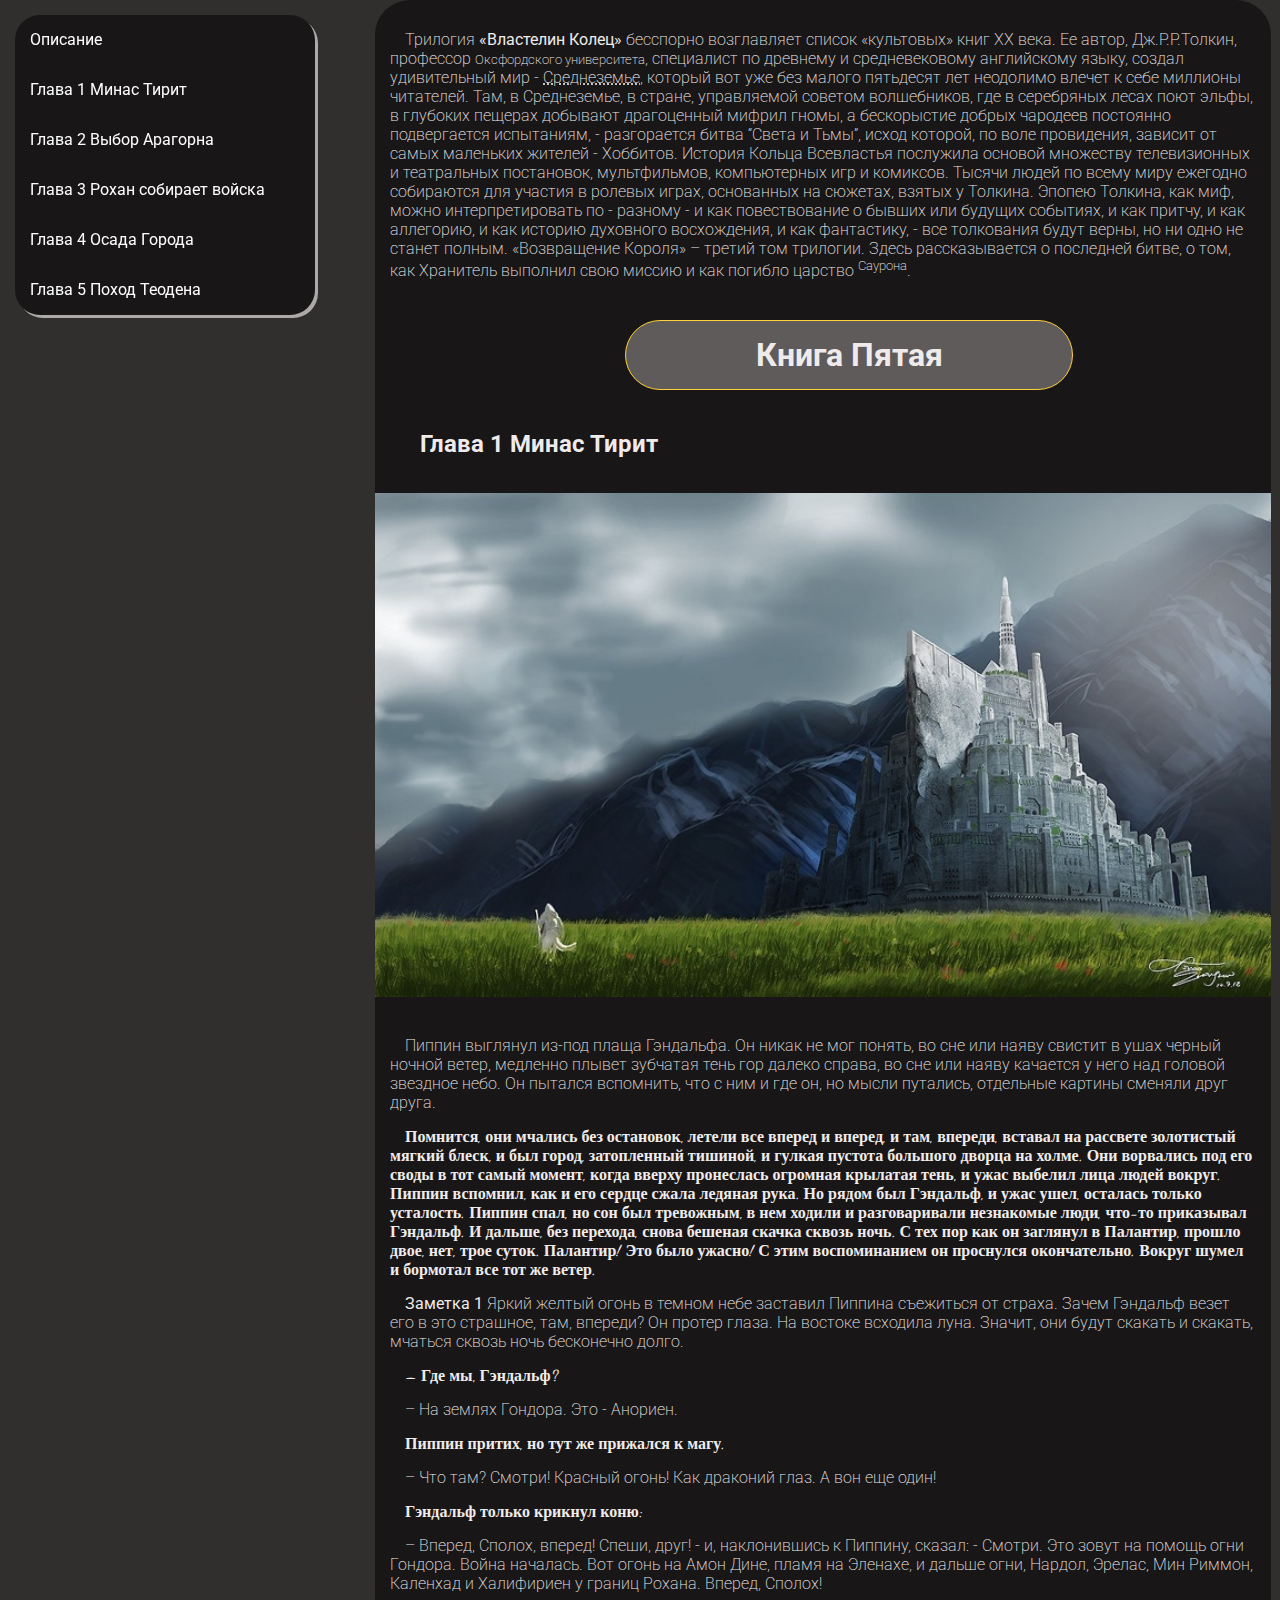
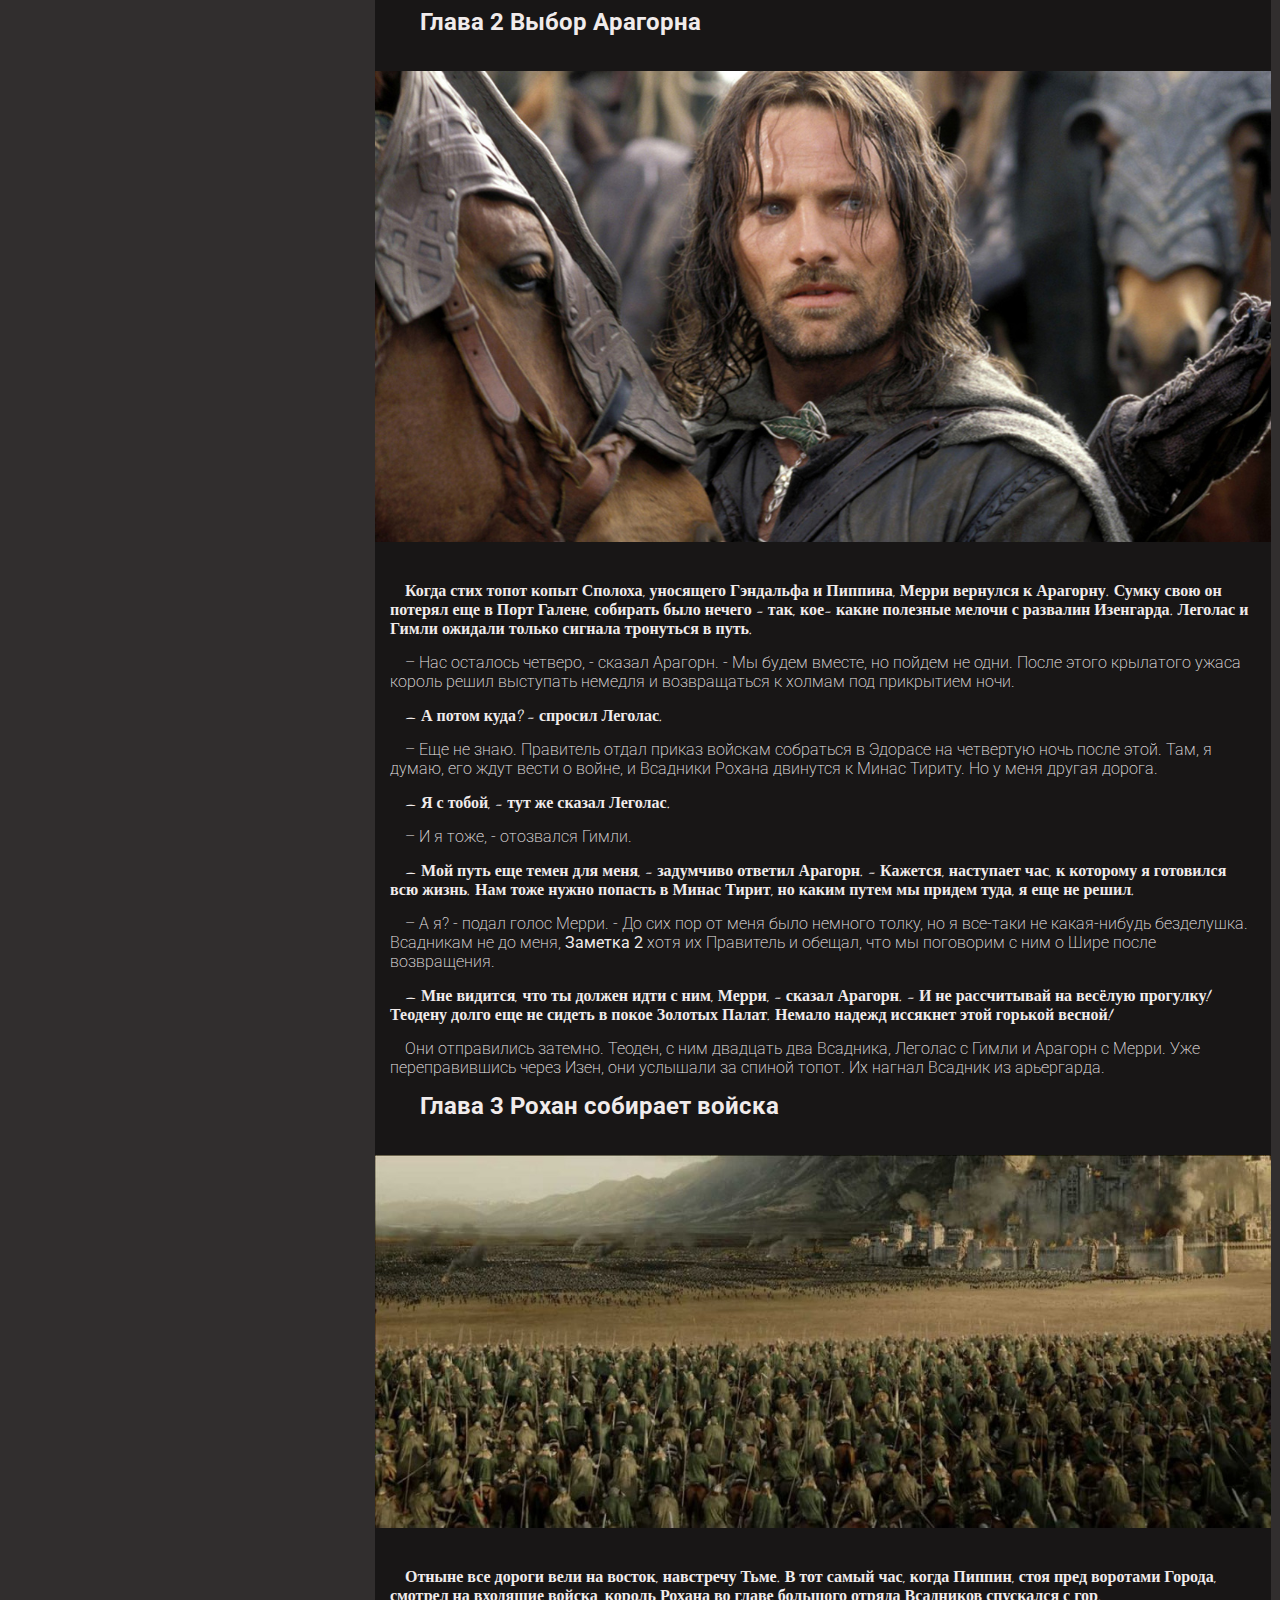
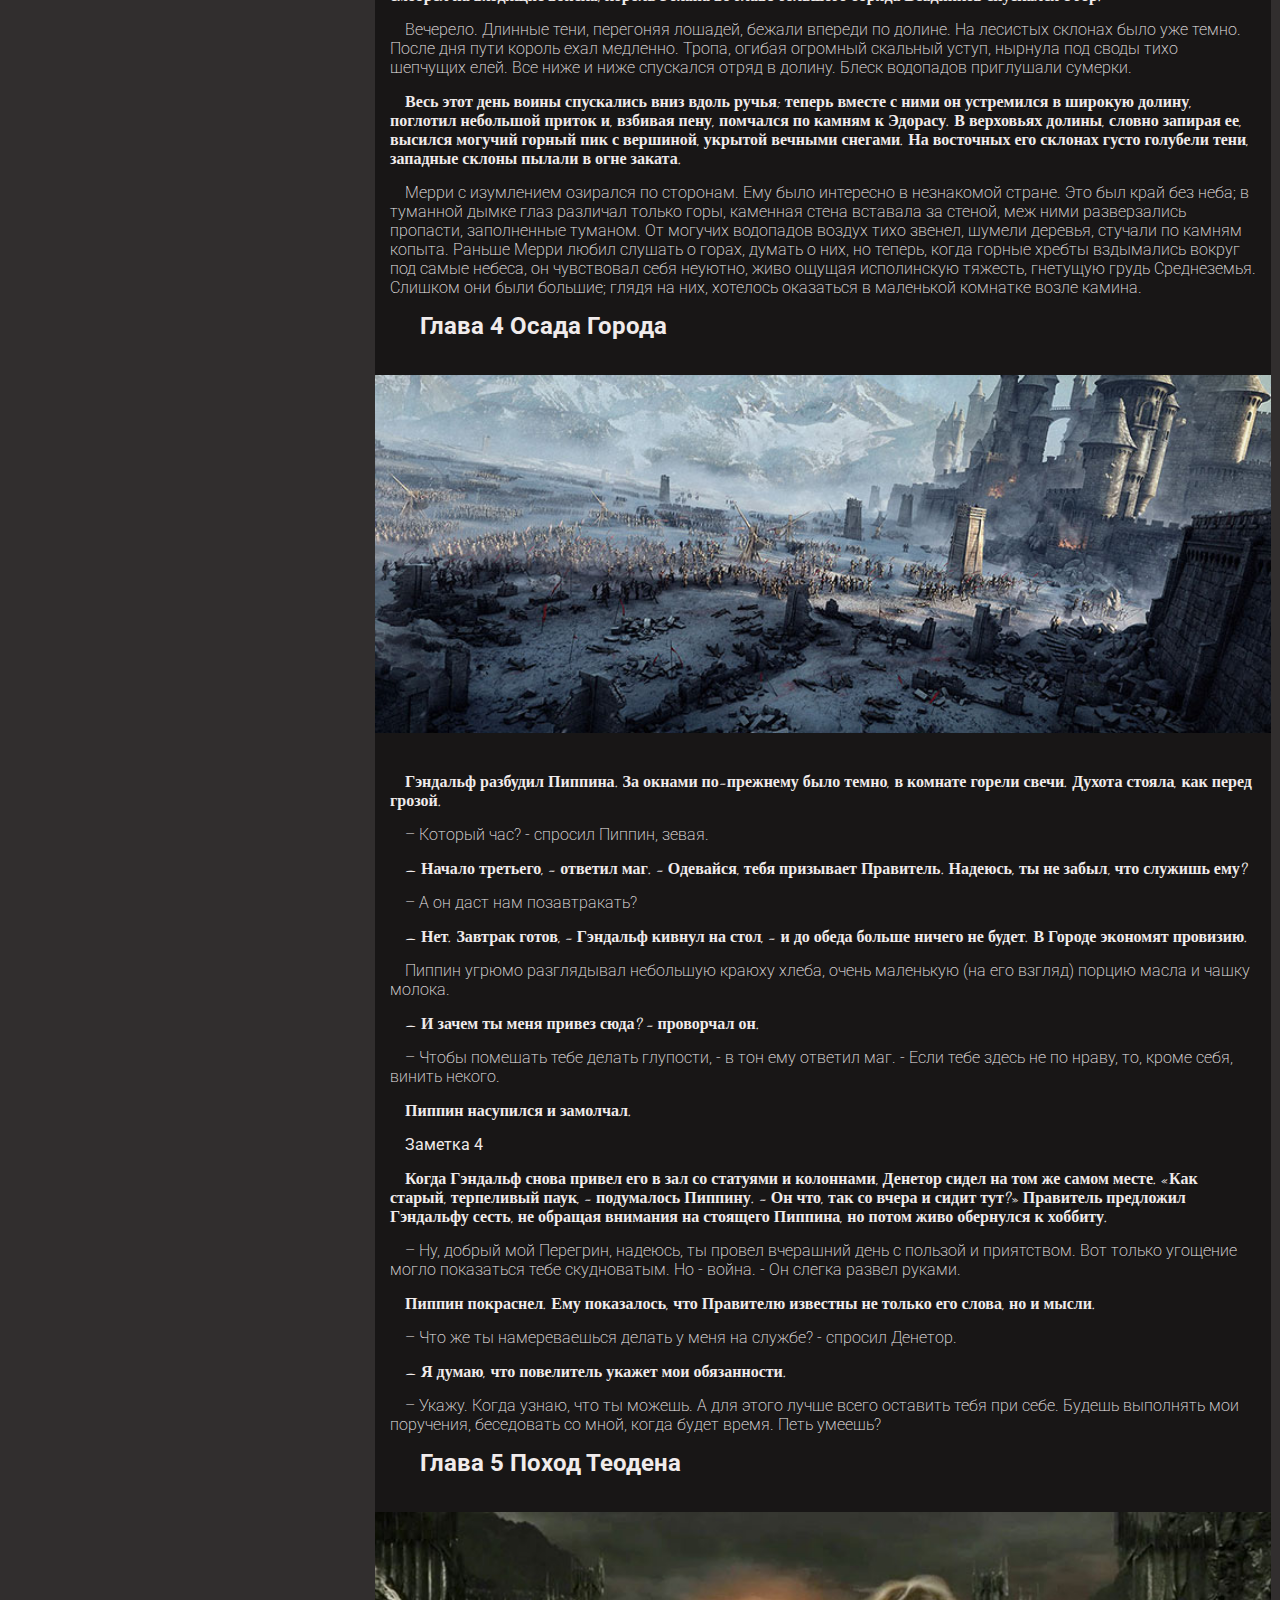
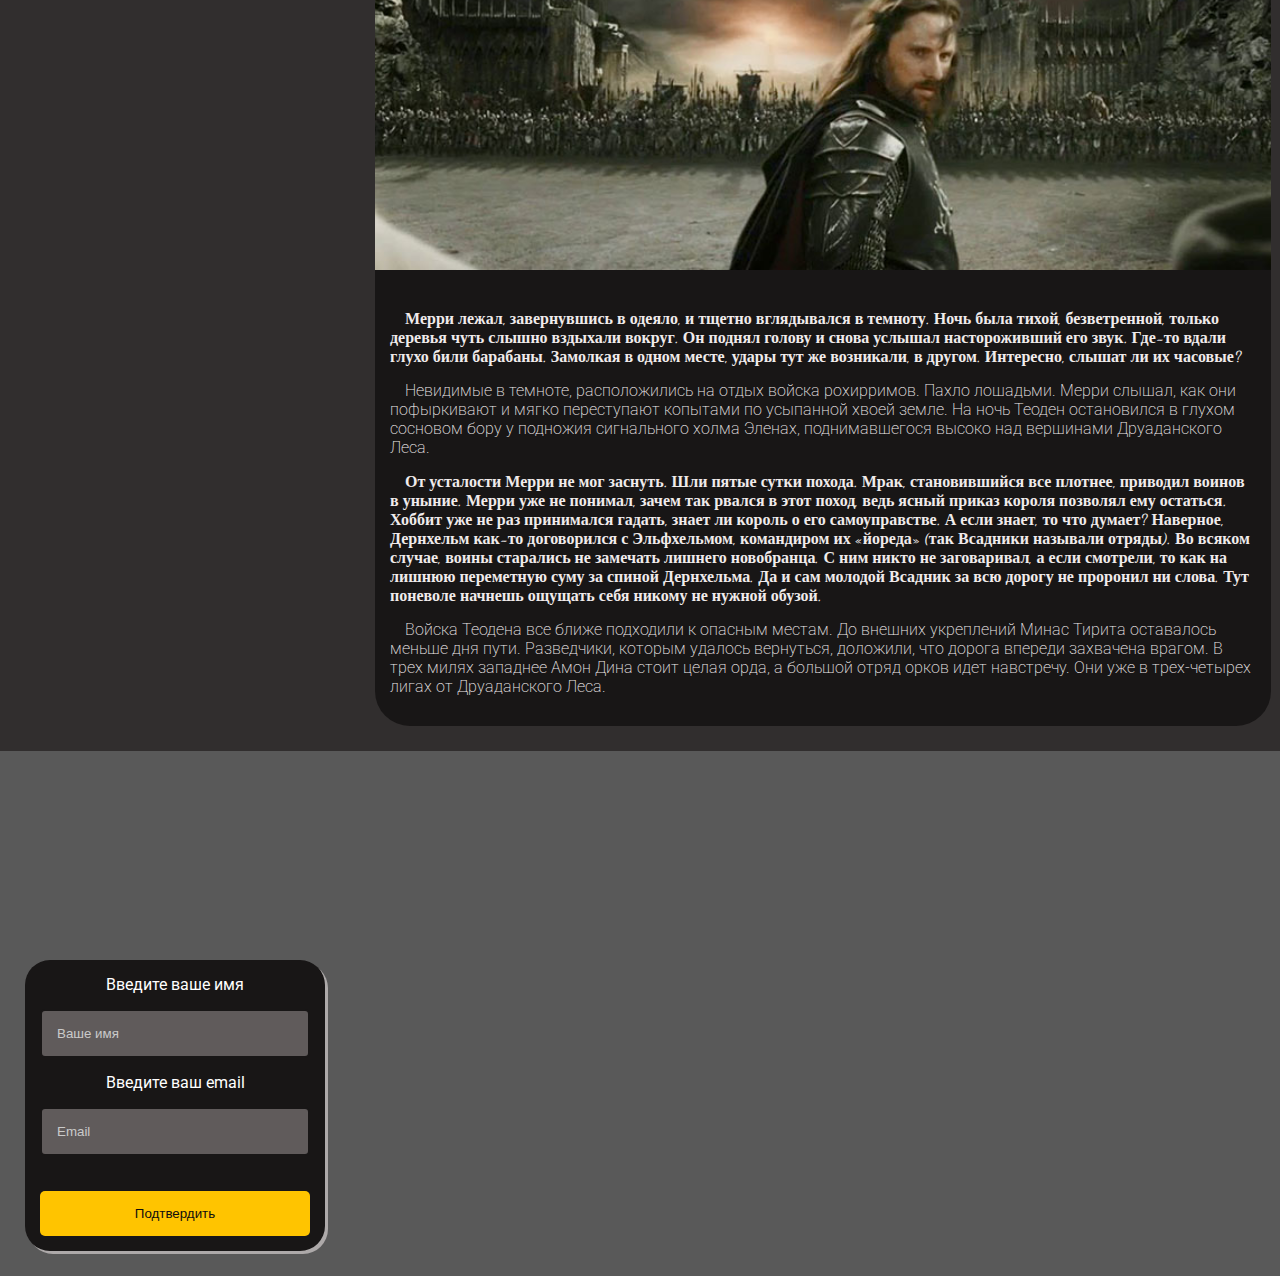
==== commit ce4e7166: "Add files via upload" ====
--- a/index.html
+++ b/index.html
@@ -18,6 +18,21 @@
             <div class="navBtns"><a href="#part4">Глава 4 Осада Города</a></div>
             <div class="navBtns btnLast"><a href="#part5">Глава 5 Поход Теодена</a></div>
         </section>
+
+        <section class="form">
+            <form action="send.html" method="GET">
+                <label>
+                    <p class="fName">Введите ваше имя</p>
+                    <input class="input" type="text" placeholder="Ваше имя" maxlength="15" name="form1Name" required >
+                </label>
+                <label>
+                    <p class="fEmail">Введите ваш email</p>
+                    <input class="input" type="email" placeholder="Email" maxlength="30" name="form1Mail" required>
+                </label>
+                <input class="inputSubmit" type="submit" value="Подтвердить">
+            </form>
+        </section>
+        
         <div class="main">
             <p>Трилогия <b id="start">«Властелин Колец»</b> бесспорно возглавляет список «культовых» книг XX века. Ее
             автор, Дж.Р.Р.Толкин, профессор <small>Оксфордского университета</small>, специалист по древнему и
@@ -172,6 +187,11 @@
             доложили, что дорога впереди захвачена врагом. В трех милях западнее Амон Дина
             стоит целая орда, а большой отряд орков идет навстречу. Они уже в трех-четырех
             лигах от Друаданского Леса.</p>
+            
+        </div>
+        <div class="footer">
+            <script src="https://yastatic.net/s3/frontend/forms/_/embed.js"></script>
+            <iframe class="formYandex" src="https://forms.yandex.ru/u/6414afce84227c0f1b957cfe/?iframe=1" frameborder="0" name="ya-form-6414afce84227c0f1b957cfe" width="650"></iframe>
         </div>
     </div>
 </body>
--- a/css/main.css
+++ b/css/main.css
@@ -85,6 +85,7 @@
 
 .main{
     width: 70%;
+    margin-bottom: 25px;
     margin-left: 375px;
     padding-top: 15px;
     padding-bottom: 15px;
@@ -163,3 +164,92 @@
     border-bottom: 1px solid #ffd13a;
 }
 
+.wrapper form{
+    text-align: center;
+}
+
+.wrapper input[type=text]{
+    padding: 15px;
+    width: 270px;
+    border-radius: 5px;
+}
+
+.wrapper input[type=email]{
+    padding: 15px;
+    width: 270px;
+    border-radius: 5px;
+}
+
+.wrapper input[type=submit]{
+    padding: 15px;
+    width: 270px;
+    border-radius: 5px;
+    margin-top: 35px;
+    margin-bottom: 15px;
+}
+
+
+.input{
+    padding: 15px;
+    background-color: #605b5b;
+    border: #181616 solid 2px;
+    color: white;
+}
+
+.fName,
+.fEmail{
+    padding: 15px;
+    color: white;
+}
+
+.form {
+    width: 300px;
+    position: absolute;
+    margin: 25px;
+    left: 0;
+    bottom: 0;
+    background-color: #181616;
+    border-radius: 25px;
+    box-shadow: 3px 3px 0 0 rgb(173, 169, 169);
+}
+
+.inputSubmit{
+    transition: 0.6s;
+    background-color: #ffc400;
+    color:rgb(15, 14, 14);
+}
+
+.inputSubmit:hover{
+    transition: 0.6s;
+    font-weight: bold;
+    color: rgb(15, 14, 14)
+}
+
+
+.input:focus,
+.input:active{
+    outline: none;
+    border-color: #ffc400;
+}
+
+.input::placeholder{
+    color:rgb(202, 202, 202);
+}
+
+.inputSubmit:focus,
+.inputSubmit:active{
+    background-color: #ff8c00;
+    transition: 0.2s;
+}
+
+.footer{
+    background-color: #595959;
+    width: 100%;
+    height: 525px;
+}
+
+.formYandex{
+    margin-top: 25px;
+    position: absolute;
+    left: 60%;
+}